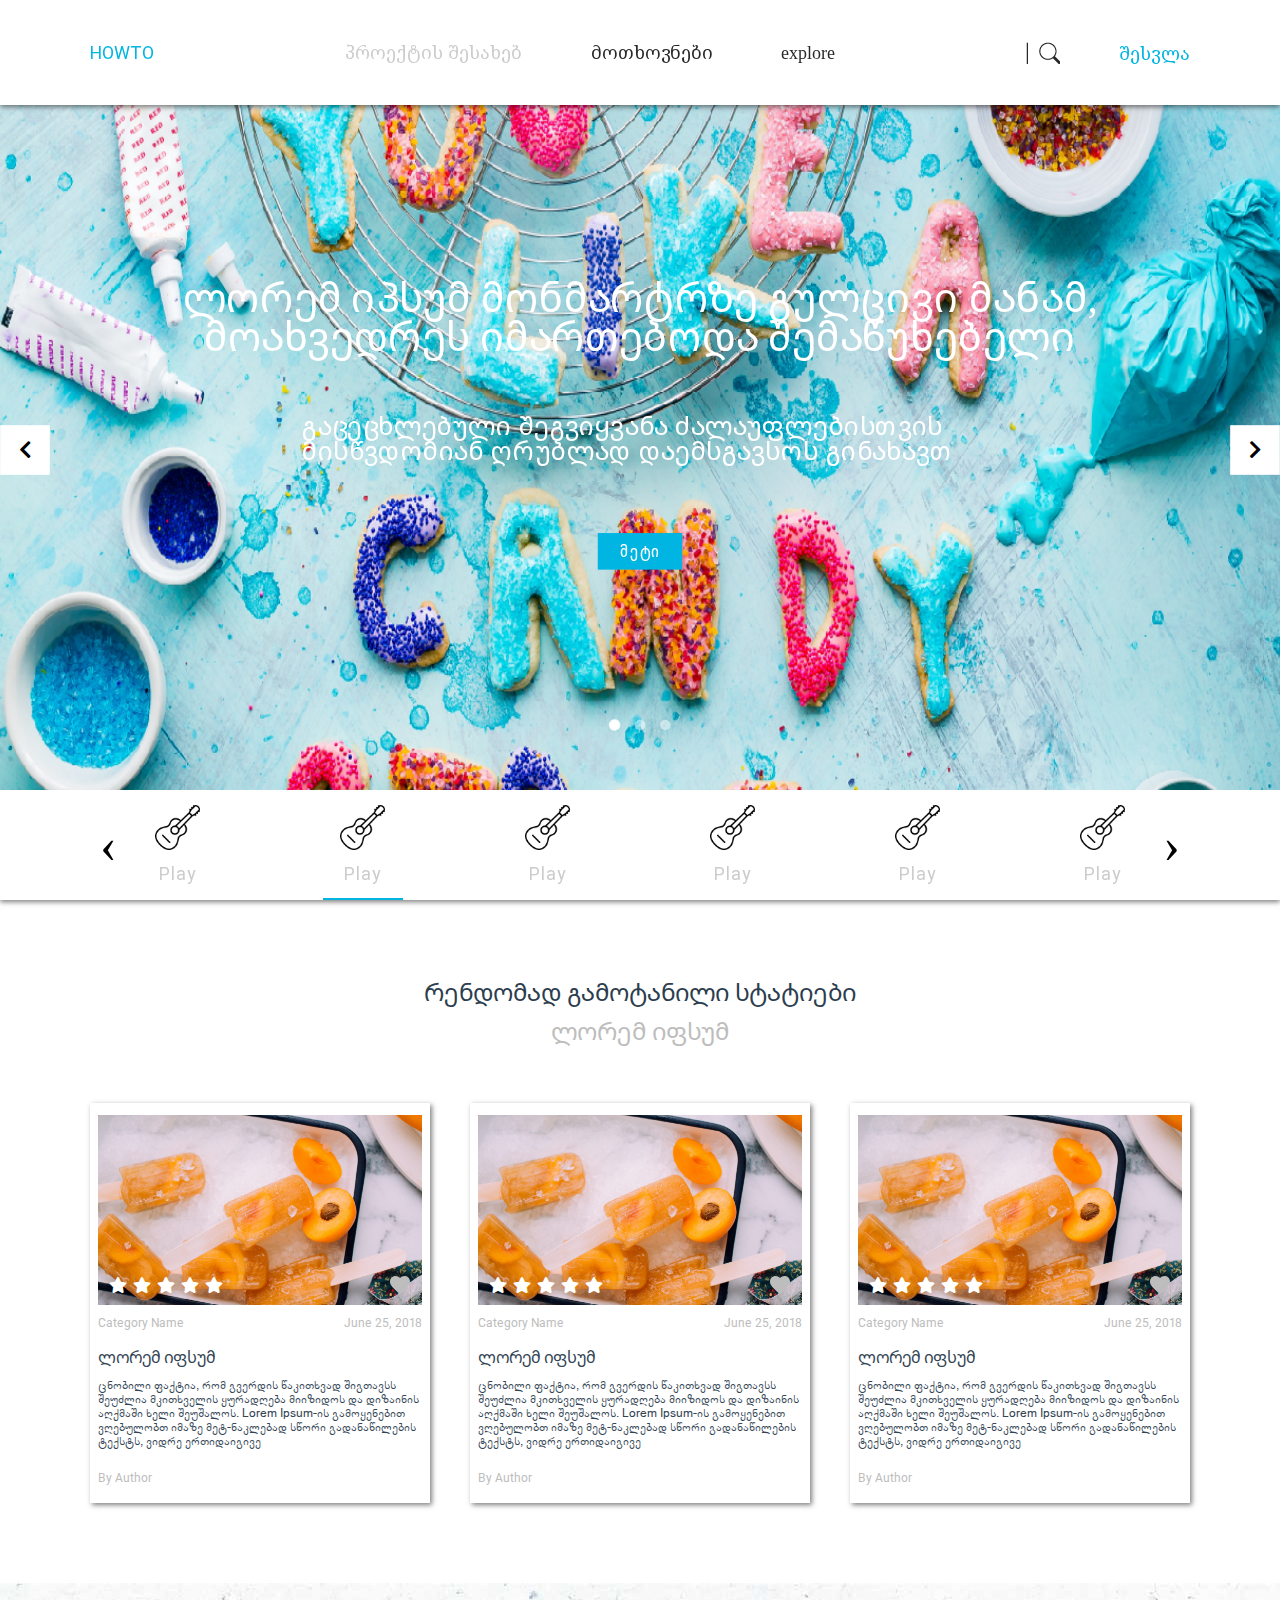
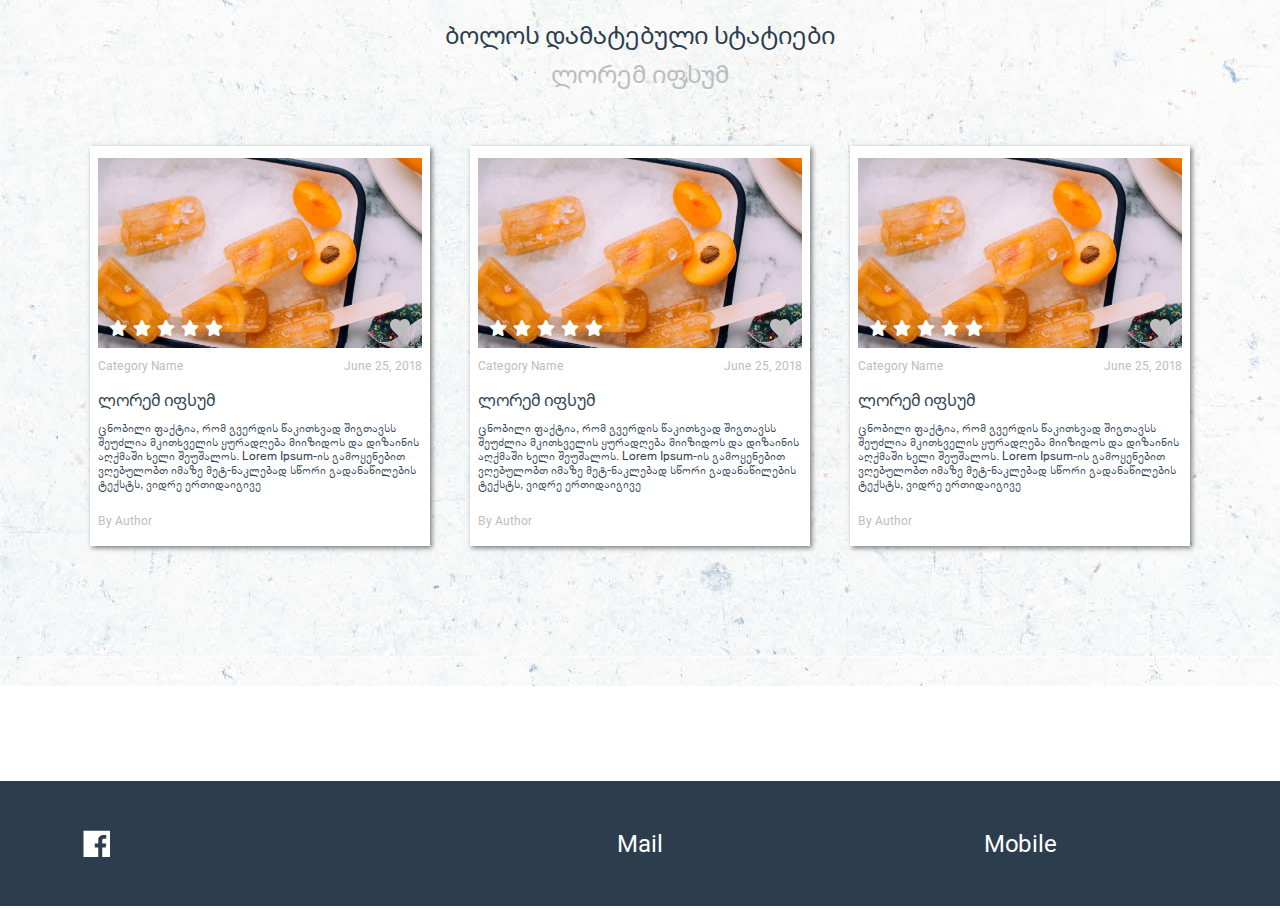
==== index.html @ 30836e61 "Footer" ====
<!DOCTYPE html> 
<html lang="ka">
<head>
    <meta charset="UTF-8">
    <meta name="viewport" content="width=device-width, initial-scale=1.0">
    <meta http-equiv="X-UA-Compatible" content="ie=edge">
    <title>How-to | Welcome</title>
    <link rel="stylesheet" href="https://use.fontawesome.com/releases/v5.1.0/css/all.css">
    <link rel="stylesheet" href="css/bootstrap-grid.css">
    <link rel="stylesheet" href="css/owl.carousel.css">
    <link rel="stylesheet" href="css/owl.theme.default.css">
    <link rel="stylesheet" href="css/styles.css">

    <script src="js/jssor.slider-27.1.0.min.js"></script>
    <script src="js/JssorScript.js"></script>
</head>
<body>
    <header class="mainHeader">
        <div class="myContainer flexBox">
            <a href="index.html" class="brandName">howto</a>
            <nav class="headerNav">
                <ul class="headerNav-ul flexBox">
                    <li><a href="#" class="headerNav-a active">პროექტის შესახებ</a></li>
                    <li><a href="#" class="headerNav-a">მოთხოვნები</a></li>
                    <li><a href="#" class="headerNav-a">explore</a></li>
                </ul>
            </nav>
            <div class="searchProfile flexBox">
                <div class="searchBox">
                    <img src="img/search.png" alt="how to search image" id="openHiddenSerchBox">
                    <img src="img/close.png" alt="how to close image" class="closeImg hiddenCloseImg" id="closeHiddenSerchBox">
                </div> <!--searchBox-->

                <div class="loginBox">
                    <p>შესვლა</p>
                </div> <!--loginBox-->
            </div> <!--searchProfile-->
        </div> <!--container-->

        <form class="hiddensearchBox hiddenForm">
            <input type="text" name="">
            <button id="hiddenBtn" title="Search">
                <img src="img/search.png">
            </button>
            
        </form> <!--hiddensearchBox-->
    </header>



    <div class="jssorSliderWrapper">
                <div id="jssor_1">
                    <!-- Loading Screen -->
                    <div data-u="loading" class="jssorl-009-spin">
                        <img src="img/spin.svg" />
                    </div>

                    <div data-u="slides" class="jssorImgWrapper">
                        <div data-p="200.00">
                            <img data-u="image" src="img/Artboard 1222-100.jpg" />
                            <div class="jssorTitleText">
                                <h1 class="jssorTitle-h1">ლორემ იპსუმ მონმარტრზე გულცივი მანამ, მოახვედრეს იმართებოდა შემაწუხებელი</h1>
                                <h3 class="jssorTitle-h3">გაცეცხლებული შეგვიყვანა ძალაუფლებისთვის მისწვდომიან ღრუბლად დაემსგავსოს გინახავთ</h3>
                                <a href="#" class="more jssorTitle-a">მეტი</a>
                            </div>
                        </div>

                        <div data-p="200.00">
                            <img data-u="image" src="img/Artboard 1-100.jpg" />
                            <div class="jssorTitleText">
                                <h1 class="jssorTitle-h1">ლორემ იპსუმ მონმარტრზე გულცივი მანამ, მოახვედრეს იმართებოდა შემაწუხებელი</h1>
                                <h3 class="jssorTitle-h3">გაცეცხლებული შეგვიყვანა ძალაუფლებისთვის მისწვდომიან ღრუბლად დაემსგავსოს გინახავთ</h3>
                                <a href="#" class="more jssorTitle-a">მეტი</a>
                            </div>
                        </div>
                        
                        <div data-p="200.00">
                            <img data-u="image" src="img/001.jpg" />
                            <div class="jssorTitleText">
                                <h1 class="jssorTitle-h1">ლორემ იპსუმ მონმარტრზე გულცივი მანამ, მოახვედრეს იმართებოდა შემაწუხებელი</h1>
                                <h3 class="jssorTitle-h3">გაცეცხლებული შეგვიყვანა ძალაუფლებისთვის მისწვდომიან ღრუბლად დაემსგავსოს გინახავთ</h3>
                                <a href="#" class="more jssorTitle-a">მეტი</a>
                            </div>
                        </div>
                    </div> <!-- jssorImgWrapper-->

                    <!-- Bullet Navigator -->
                    <div data-u="navigator" class="jssorb064" style="position:absolute;bottom:130px;right:12px;" 
                    data-autocenter="1" data-scale="0.5" data-scale-bottom="0.75">
                        <div data-u="prototype" class="i" style="width:12px;height:12px;">
                            <svg viewbox="0 0 16000 16000"
                             style="position:absolute;top:0;left:0;width:100%;height:100%;">
                                <circle class="b" cx="8000" cy="8000" r="5800"></circle>
                            </svg>
                        </div>
                    </div>
                    <!-- Arrow Navigator -->
                    <div data-u="arrowleft" class="jssora051" style="width:40px;height:40px;top:0px;left:0;" 
                    data-autocenter="2" data-scale="0.75" data-scale-left="0.75">
                        <i class="fas fa-chevron-left"></i>
                    </div>
                    <div data-u="arrowright" class="jssora051" style="width:40px;height:40px;top:0px;right:0;" 
                    data-autocenter="2" data-scale="0.75" data-scale-right="0.75">
                        <i class="fas fa-chevron-right"></i>
                    </div>
                </div>

        <div class="categorySlider">
 
            <div class="owl-category owl-carousel">

                <div class="item">
                    <a href="#" class="category-link">  
                        <img src="img/guitar.png" alt="slider" class="owl-category-img">                         
                        <span class="owl-play">play</span>
                    </a> <!--category-link-->
                </div> <!--item-->

                <div class="item">
                        <a href="#" class="category-link active-link">  
                            <img src="img/guitar.png" alt="slider" class="owl-category-img">                         
                            <span class="owl-play">play</span>
                        </a> <!--category-link-->
                    </div> <!--item-->

                    <div class="item">
                            <a href="#" class="category-link">  
                                <img src="img/guitar.png" alt="slider" class="owl-category-img">                         
                                <span class="owl-play">play</span>
                            </a> <!--category-link-->
                        </div> <!--item-->

                        <div class="item">
                            <a href="#" class="category-link">  
                                <img src="img/guitar.png" alt="slider" class="owl-category-img">                         
                                <span class="owl-play">play</span>
                            </a> <!--category-link-->
                        </div> <!--item-->

                        <div class="item">
                            <a href="#" class="category-link">  
                                <img src="img/guitar.png" alt="slider" class="owl-category-img">                         
                                <span class="owl-play">play</span>
                            </a> <!--category-link-->
                        </div> <!--item-->

                        <div class="item">
                            <a href="#" class="category-link">  
                                <img src="img/guitar.png" alt="slider" class="owl-category-img">                         
                                <span class="owl-play">play</span>
                            </a> <!--category-link-->
                        </div> <!--item-->

                        <div class="item">
                            <a href="#" class="category-link">  
                                <img src="img/guitar.png" alt="slider" class="owl-category-img">                         
                                <span class="owl-play">play</span>
                            </a> <!--category-link-->
                        </div> <!--item-->

                        <div class="item">
                            <a href="#" class="category-link">  
                                <img src="img/guitar.png" alt="slider" class="owl-category-img">                         
                                <span class="owl-play">play</span>
                            </a> <!--category-link-->
                        </div> <!--item-->

            </div> <!--owl-category-->

        </div> <!--categorySlider-->
    </div> <!-- jssorSliderWrapper-->    
    <!-- #endregion Jssor Slider End -->

    <section class="random">
        <h1 class="title-h1">რენდომად გამოტანილი სტატიები</h1>
        <h2 class="title-h2">ლორემ იფსუმ</h2>
        <div class="container">
            <div class="row">
                <div class="col-lg-4 col-xl-4">
                    <section class="categoryBox">

                        <div class="ImgWrapper">
                            <img src="img/Artboard 1-100.jpg" class="categoryBoxImg">
                            <div class="overlay"></div>
                            <div class="userActions">

                                <section class='rating-widget'>
  
                                    <!-- Rating Stars Box -->
                                    <div class='rating-stars'>
                                      <ul id='stars'>
                                        <li class='star' title='Poor' data-value='1'>
                                          <i class='fa fa-star fa-fw'></i>
                                        </li>
                                        <li class='star' title='Fair' data-value='2'>
                                          <i class='fa fa-star fa-fw'></i>
                                        </li>
                                        <li class='star' title='Good' data-value='3'>
                                          <i class='fa fa-star fa-fw'></i>
                                        </li>
                                        <li class='star' title='Excellent' data-value='4'>
                                          <i class='fa fa-star fa-fw'></i>
                                        </li>
                                        <li class='star' title='WOW!!!' data-value='5'>
                                          <i class='fa fa-star fa-fw'></i>
                                        </li>
                                      </ul>
                                    </div>
                                    
                                    <!-- <div class='success-box'>
                                      <div class='clearfix'></div>
                                      <img alt='tick image' width='32' src='https://i.imgur.com/3C3apOp.png'/>
                                      <div class='text-message'></div>
                                      <div class='clearfix'></div>
                                    </div> --> 
                                 </section>

                                 <div class="heart">
                                    <svg viewBox="0 0 24 24" class='heartSVG'>
                                        <g id="favorite">
                                            <path d="M12,21.4L10.6,20C5.4,15.4,2,12.3,2,8.5C2,5.4,4.4,3,7.5,3c1.7,0,3.4,0.8,4.5,2.1C13.1,3.8,14.8,3,16.5,3C19.6,3,22,5.4,22,8.5c0,3.8-3.4,6.9-8.6,11.5L12,21.4z"></path>
                                        </g>
                                    </svg>
                                </div>


                            </div> <!--userActions-->
                        </div> <!--ImgWrapper-->

                        <div class="catInfoWrapper">
                            <p class="catName">Category Name</p> <!--catName-->
                            <p class="catDate">June 25, 2018</p> <!--catDate-->
                        </div> <!--catInfoWrapper-->

                        <article class="articleWrapper">
                            <h2 class="articleTitle">ლორემ იფსუმ</h2> <!--articleTitle-->
                            <p class="articleText">ცნობილი ფაქტია, რომ გვერდის წაკითხვად შიგთავსს
                                 შეუძლია მკითხველის ყურადღება მიიზიდოს და დიზაინის აღქმაში ხელი
                                  შეუშალოს. Lorem Ipsum-ის გამოყენებით ვღებულობთ იმაზე მეტ-ნაკლებად 
                                  სწორი გადანაწილების ტექსტს, ვიდრე ერთიდაიგივე</p> <!--articleText-->
                            <a href="#" class="author">By Author</a>
                        </article> <!--articlWrapper-->
                    </section> <!--categoryBox-->
                </div> <!--col-->
                <div class="col-lg-4 col-xl-4">
                    <section class="categoryBox">
                            <div class="ImgWrapper">
                                    <img src="img/Artboard 1-100.jpg" class="categoryBoxImg">
                                    <div class="overlay"></div>
                                    <div class="userActions">
        
                                        <section class='rating-widget'>
          
                                            <!-- Rating Stars Box -->
                                            <div class='rating-stars'>
                                              <ul id='stars'>
                                                <li class='star' title='Poor' data-value='1'>
                                                  <i class='fa fa-star fa-fw'></i>
                                                </li>
                                                <li class='star' title='Fair' data-value='2'>
                                                  <i class='fa fa-star fa-fw'></i>
                                                </li>
                                                <li class='star' title='Good' data-value='3'>
                                                  <i class='fa fa-star fa-fw'></i>
                                                </li>
                                                <li class='star' title='Excellent' data-value='4'>
                                                  <i class='fa fa-star fa-fw'></i>
                                                </li>
                                                <li class='star' title='WOW!!!' data-value='5'>
                                                  <i class='fa fa-star fa-fw'></i>
                                                </li>
                                              </ul>
                                            </div>
                                            
                                            <!-- <div class='success-box'>
                                              <div class='clearfix'></div>
                                              <img alt='tick image' width='32' src='https://i.imgur.com/3C3apOp.png'/>
                                              <div class='text-message'></div>
                                              <div class='clearfix'></div>
                                            </div> --> 
                                         </section>
        
                                         <div class="heart">
                                            <svg viewBox="0 0 24 24" class='heartSVG'>
                                                <g id="favorite">
                                                    <path d="M12,21.4L10.6,20C5.4,15.4,2,12.3,2,8.5C2,5.4,4.4,3,7.5,3c1.7,0,3.4,0.8,4.5,2.1C13.1,3.8,14.8,3,16.5,3C19.6,3,22,5.4,22,8.5c0,3.8-3.4,6.9-8.6,11.5L12,21.4z"></path>
                                                </g>
                                            </svg>
                                        </div>
        
        
                                    </div> <!--userActions-->
                                </div> <!--ImgWrapper-->
        
                                <div class="catInfoWrapper">
                                    <p class="catName">Category Name</p> <!--catName-->
                                    <p class="catDate">June 25, 2018</p> <!--catDate-->
                                </div> <!--catInfoWrapper-->
        
                                <article class="articleWrapper">
                                    <h2 class="articleTitle">ლორემ იფსუმ</h2> <!--articleTitle-->
                                    <p class="articleText">ცნობილი ფაქტია, რომ გვერდის წაკითხვად შიგთავსს
                                         შეუძლია მკითხველის ყურადღება მიიზიდოს და დიზაინის აღქმაში ხელი
                                          შეუშალოს. Lorem Ipsum-ის გამოყენებით ვღებულობთ იმაზე მეტ-ნაკლებად 
                                          სწორი გადანაწილების ტექსტს, ვიდრე ერთიდაიგივე</p> <!--articleText-->
                                    <a href="#" class="author">By Author</a>
                                </article> <!--articlWrapper-->
                    </section> <!--categoryBox-->
                </div> <!--col-->
                <div class="col-lg-4 col-xl-4">
                    <section class="categoryBox">
                            <div class="ImgWrapper">
                                    <img src="img/Artboard 1-100.jpg" class="categoryBoxImg">
                                    <div class="overlay"></div>
                                    <div class="userActions">
        
                                        <section class='rating-widget'>
          
                                            <!-- Rating Stars Box -->
                                            <div class='rating-stars'>
                                              <ul id='stars'>
                                                <li class='star' title='Poor' data-value='1'>
                                                  <i class='fa fa-star fa-fw'></i>
                                                </li>
                                                <li class='star' title='Fair' data-value='2'>
                                                  <i class='fa fa-star fa-fw'></i>
                                                </li>
                                                <li class='star' title='Good' data-value='3'>
                                                  <i class='fa fa-star fa-fw'></i>
                                                </li>
                                                <li class='star' title='Excellent' data-value='4'>
                                                  <i class='fa fa-star fa-fw'></i>
                                                </li>
                                                <li class='star' title='WOW!!!' data-value='5'>
                                                  <i class='fa fa-star fa-fw'></i>
                                                </li>
                                              </ul>
                                            </div>
                                            
                                            <!-- <div class='success-box'>
                                              <div class='clearfix'></div>
                                              <img alt='tick image' width='32' src='https://i.imgur.com/3C3apOp.png'/>
                                              <div class='text-message'></div>
                                              <div class='clearfix'></div>
                                            </div> --> 
                                         </section>
        
                                         <div class="heart">
                                            <svg viewBox="0 0 24 24" class='heartSVG'>
                                                <g id="favorite">
                                                    <path d="M12,21.4L10.6,20C5.4,15.4,2,12.3,2,8.5C2,5.4,4.4,3,7.5,3c1.7,0,3.4,0.8,4.5,2.1C13.1,3.8,14.8,3,16.5,3C19.6,3,22,5.4,22,8.5c0,3.8-3.4,6.9-8.6,11.5L12,21.4z"></path>
                                                </g>
                                            </svg>
                                        </div>
        
        
                                    </div> <!--userActions-->
                                </div> <!--ImgWrapper-->
        
                                <div class="catInfoWrapper">
                                    <p class="catName">Category Name</p> <!--catName-->
                                    <p class="catDate">June 25, 2018</p> <!--catDate-->
                                </div> <!--catInfoWrapper-->
        
                                <article class="articleWrapper">
                                    <h2 class="articleTitle">ლორემ იფსუმ</h2> <!--articleTitle-->
                                    <p class="articleText">ცნობილი ფაქტია, რომ გვერდის წაკითხვად შიგთავსს
                                         შეუძლია მკითხველის ყურადღება მიიზიდოს და დიზაინის აღქმაში ხელი
                                          შეუშალოს. Lorem Ipsum-ის გამოყენებით ვღებულობთ იმაზე მეტ-ნაკლებად 
                                          სწორი გადანაწილების ტექსტს, ვიდრე ერთიდაიგივე</p> <!--articleText-->
                                    <a href="#" class="author">By Author</a>
                                </article> <!--articlWrapper-->
                    </section> <!--categoryBox-->
                </div> <!--col-->
            </div> <!--row-->
        </div> <!--container-->
    </section> <!--random-->

    <section class="lastAdded">
            <h1 class="title-h1">ბოლოს დამატებული სტატიები</h1>
            <h2 class="title-h2">ლორემ იფსუმ</h2>
            <div class="container">
                <div class="row">
                    <div class="col-lg-4 col-xl-4">
                        <section class="categoryBox">
    
                            <div class="ImgWrapper">
                                <img src="img/Artboard 1-100.jpg" class="categoryBoxImg">
                                <div class="overlay"></div>
                                <div class="userActions">
    
                                    <section class='rating-widget'>
      
                                        <!-- Rating Stars Box -->
                                        <div class='rating-stars'>
                                          <ul id='stars'>
                                            <li class='star' title='Poor' data-value='1'>
                                              <i class='fa fa-star fa-fw'></i>
                                            </li>
                                            <li class='star' title='Fair' data-value='2'>
                                              <i class='fa fa-star fa-fw'></i>
                                            </li>
                                            <li class='star' title='Good' data-value='3'>
                                              <i class='fa fa-star fa-fw'></i>
                                            </li>
                                            <li class='star' title='Excellent' data-value='4'>
                                              <i class='fa fa-star fa-fw'></i>
                                            </li>
                                            <li class='star' title='WOW!!!' data-value='5'>
                                              <i class='fa fa-star fa-fw'></i>
                                            </li>
                                          </ul>
                                        </div>
                                        
                                        <!-- <div class='success-box'>
                                          <div class='clearfix'></div>
                                          <img alt='tick image' width='32' src='https://i.imgur.com/3C3apOp.png'/>
                                          <div class='text-message'></div>
                                          <div class='clearfix'></div>
                                        </div> --> 
                                     </section>
    
                                     <div class="heart">
                                        <svg viewBox="0 0 24 24" class='heartSVG'>
                                            <g id="favorite">
                                                <path d="M12,21.4L10.6,20C5.4,15.4,2,12.3,2,8.5C2,5.4,4.4,3,7.5,3c1.7,0,3.4,0.8,4.5,2.1C13.1,3.8,14.8,3,16.5,3C19.6,3,22,5.4,22,8.5c0,3.8-3.4,6.9-8.6,11.5L12,21.4z"></path>
                                            </g>
                                        </svg>
                                    </div>
    
    
                                </div> <!--userActions-->
                            </div> <!--ImgWrapper-->
    
                            <div class="catInfoWrapper">
                                <p class="catName">Category Name</p> <!--catName-->
                                <p class="catDate">June 25, 2018</p> <!--catDate-->
                            </div> <!--catInfoWrapper-->
    
                            <article class="articleWrapper">
                                <h2 class="articleTitle">ლორემ იფსუმ</h2> <!--articleTitle-->
                                <p class="articleText">ცნობილი ფაქტია, რომ გვერდის წაკითხვად შიგთავსს
                                     შეუძლია მკითხველის ყურადღება მიიზიდოს და დიზაინის აღქმაში ხელი
                                      შეუშალოს. Lorem Ipsum-ის გამოყენებით ვღებულობთ იმაზე მეტ-ნაკლებად 
                                      სწორი გადანაწილების ტექსტს, ვიდრე ერთიდაიგივე</p> <!--articleText-->
                                <a href="#" class="author">By Author</a>
                            </article> <!--articlWrapper-->
                        </section> <!--categoryBox-->
                    </div> <!--col-->
                    <div class="col-lg-4 col-xl-4">
                        <section class="categoryBox">
                                <div class="ImgWrapper">
                                        <img src="img/Artboard 1-100.jpg" class="categoryBoxImg">
                                        <div class="overlay"></div>
                                        <div class="userActions">
            
                                            <section class='rating-widget'>
              
                                                <!-- Rating Stars Box -->
                                                <div class='rating-stars'>
                                                  <ul id='stars'>
                                                    <li class='star' title='Poor' data-value='1'>
                                                      <i class='fa fa-star fa-fw'></i>
                                                    </li>
                                                    <li class='star' title='Fair' data-value='2'>
                                                      <i class='fa fa-star fa-fw'></i>
                                                    </li>
                                                    <li class='star' title='Good' data-value='3'>
                                                      <i class='fa fa-star fa-fw'></i>
                                                    </li>
                                                    <li class='star' title='Excellent' data-value='4'>
                                                      <i class='fa fa-star fa-fw'></i>
                                                    </li>
                                                    <li class='star' title='WOW!!!' data-value='5'>
                                                      <i class='fa fa-star fa-fw'></i>
                                                    </li>
                                                  </ul>
                                                </div>
                                                
                                                <!-- <div class='success-box'>
                                                  <div class='clearfix'></div>
                                                  <img alt='tick image' width='32' src='https://i.imgur.com/3C3apOp.png'/>
                                                  <div class='text-message'></div>
                                                  <div class='clearfix'></div>
                                                </div> --> 
                                             </section>
            
                                             <div class="heart">
                                                <svg viewBox="0 0 24 24" class='heartSVG'>
                                                    <g id="favorite">
                                                        <path d="M12,21.4L10.6,20C5.4,15.4,2,12.3,2,8.5C2,5.4,4.4,3,7.5,3c1.7,0,3.4,0.8,4.5,2.1C13.1,3.8,14.8,3,16.5,3C19.6,3,22,5.4,22,8.5c0,3.8-3.4,6.9-8.6,11.5L12,21.4z"></path>
                                                    </g>
                                                </svg>
                                            </div>
            
            
                                        </div> <!--userActions-->
                                    </div> <!--ImgWrapper-->
            
                                    <div class="catInfoWrapper">
                                        <p class="catName">Category Name</p> <!--catName-->
                                        <p class="catDate">June 25, 2018</p> <!--catDate-->
                                    </div> <!--catInfoWrapper-->
            
                                    <article class="articleWrapper">
                                        <h2 class="articleTitle">ლორემ იფსუმ</h2> <!--articleTitle-->
                                        <p class="articleText">ცნობილი ფაქტია, რომ გვერდის წაკითხვად შიგთავსს
                                             შეუძლია მკითხველის ყურადღება მიიზიდოს და დიზაინის აღქმაში ხელი
                                              შეუშალოს. Lorem Ipsum-ის გამოყენებით ვღებულობთ იმაზე მეტ-ნაკლებად 
                                              სწორი გადანაწილების ტექსტს, ვიდრე ერთიდაიგივე</p> <!--articleText-->
                                        <a href="#" class="author">By Author</a>
                                    </article> <!--articlWrapper-->
                        </section> <!--categoryBox-->
                    </div> <!--col-->
                    <div class="col-lg-4 col-xl-4">
                        <section class="categoryBox">
                                <div class="ImgWrapper">
                                        <img src="img/Artboard 1-100.jpg" class="categoryBoxImg">
                                        <div class="overlay"></div>
                                        <div class="userActions">
            
                                            <section class='rating-widget'>
              
                                                <!-- Rating Stars Box -->
                                                <div class='rating-stars'>
                                                  <ul id='stars'>
                                                    <li class='star' title='Poor' data-value='1'>
                                                      <i class='fa fa-star fa-fw'></i>
                                                    </li>
                                                    <li class='star' title='Fair' data-value='2'>
                                                      <i class='fa fa-star fa-fw'></i>
                                                    </li>
                                                    <li class='star' title='Good' data-value='3'>
                                                      <i class='fa fa-star fa-fw'></i>
                                                    </li>
                                                    <li class='star' title='Excellent' data-value='4'>
                                                      <i class='fa fa-star fa-fw'></i>
                                                    </li>
                                                    <li class='star' title='WOW!!!' data-value='5'>
                                                      <i class='fa fa-star fa-fw'></i>
                                                    </li>
                                                  </ul>
                                                </div>
                                                
                                                <!-- <div class='success-box'>
                                                  <div class='clearfix'></div>
                                                  <img alt='tick image' width='32' src='https://i.imgur.com/3C3apOp.png'/>
                                                  <div class='text-message'></div>
                                                  <div class='clearfix'></div>
                                                </div> --> 
                                             </section>
            
                                             <div class="heart">
                                                <svg viewBox="0 0 24 24" class='heartSVG'>
                                                    <g id="favorite">
                                                        <path d="M12,21.4L10.6,20C5.4,15.4,2,12.3,2,8.5C2,5.4,4.4,3,7.5,3c1.7,0,3.4,0.8,4.5,2.1C13.1,3.8,14.8,3,16.5,3C19.6,3,22,5.4,22,8.5c0,3.8-3.4,6.9-8.6,11.5L12,21.4z"></path>
                                                    </g>
                                                </svg>
                                            </div>
            
            
                                        </div> <!--userActions-->
                                    </div> <!--ImgWrapper-->
            
                                    <div class="catInfoWrapper">
                                        <p class="catName">Category Name</p> <!--catName-->
                                        <p class="catDate">June 25, 2018</p> <!--catDate-->
                                    </div> <!--catInfoWrapper-->
            
                                    <article class="articleWrapper">
                                        <h2 class="articleTitle">ლორემ იფსუმ</h2> <!--articleTitle-->
                                        <p class="articleText">ცნობილი ფაქტია, რომ გვერდის წაკითხვად შიგთავსს
                                             შეუძლია მკითხველის ყურადღება მიიზიდოს და დიზაინის აღქმაში ხელი
                                              შეუშალოს. Lorem Ipsum-ის გამოყენებით ვღებულობთ იმაზე მეტ-ნაკლებად 
                                              სწორი გადანაწილების ტექსტს, ვიდრე ერთიდაიგივე</p> <!--articleText-->
                                        <a href="#" class="author">By Author</a>
                                    </article> <!--articlWrapper-->
                        </section> <!--categoryBox-->
                    </div> <!--col-->
                </div> <!--row-->
            </div> <!--container-->
    </section> <!--lastAdded-->

    <section class="whiteSpace">
    </section>
    
    <footer>
        <div class="container">
            <div class="row">
                <div class="col-xs-4 col-sm-4 col-md-4 flexLeft">
                    <a href="#" class="facebook">
                        <img src="img/facebook.png" class="facebookIcon">
                    </a> <!--facebook-->
                </div>
                <div class="col-xs-4 col-sm-4 col-md-4">
                    <p class="footer-p"><a href="#">mail</a></p>
                </div>
                <div class="col-xs-4 col-sm-4 col-md-4">
                    <p class="footer-p"><a href="#">mobile</a></p>
                </div>
            </div> <!--row-->
        </div> <!--container-->
    </footer>


<script src="js/jQ.3.3.1.js"></script>
<script src="js/owl.carousel.min.js"></script>
<script>jssor_1_slider_init();</script>
<script src="js/raiting.js"></script>
<script src="js/heart.js"></script>
<script src="js/scripts.js"></script>

</body>
</html>
---- css/styles.css ----
* {
  -webkit-box-sizing: border-box;
          box-sizing: border-box;
}

*:focus {
  outline: none;
}

html, body, div, span, applet, object, iframe,
h1, h2, h3, h4, h5, h6, p, blockquote, pre,
a, abbr, acronym, address, big, cite, code,
del, dfn, em, img, ins, kbd, q, s, samp,
small, strike, strong, sub, sup, tt, var,
b, u, i, center,
dl, dt, dd, ol, ul, li,
fieldset, form, label, textarea, legend,
table, caption, tbody, tfoot, thead, tr, th, td,
article, aside, canvas, details, embed,
figure, figcaption, footer, header, hgroup,
menu, nav, output, ruby, section, summary,
time, mark, audio, video {
  margin: 0;
  padding: 0;
  border: 0;
  font-size: 100%;
  font: inherit;
  vertical-align: baseline;
}

/* HTML5 display-role reset for older browsers */
article, aside, details, figcaption, figure,
footer, header, hgroup, menu, nav, section {
  display: block;
}

body {
  line-height: 1;
}

ol, ul {
  list-style: none;
}

blockquote, q {
  quotes: none;
}

blockquote:before, blockquote:after,
q:before, q:after {
  content: '';
  content: none;
}

table {
  border-collapse: collapse;
  border-spacing: 0;
}

a {
  text-decoration: none;
}

img {
  display: block;
}

@font-face {
  font-family: 'arial_geo';
  src: url("../fonts/arial_geo.ttf");
}
@font-face {
  font-family: 'NotoSansGeorgian-Condensed';
  src: url("../fonts/NotoSansGeorgian-Condensed.ttf");
}
@font-face {
  font-family: 'NotoSansGeorgian-Regular';
  src: url("../fonts/NotoSansGeorgian-Regular.ttf");
}
@font-face {
  font-family: 'NotoSerifGeorgian';
  src: url("../fonts/NotoSerifGeorgian-Regular.ttf");
}
@font-face {
  font-family: 'Roboto-Regular_1';
  src: url("../fonts/Roboto-Regular_1.ttf");
}
@font-face {
  font-family: 'MyriadPro-Regular';
  src: url("../fonts/MyriadPro-Regular.otf");
}
.success-box {
  margin: 50px 0;
  padding: 10px 10px;
  border: 1px solid #eee;
  background: #f9f9f9;
}

.success-box img {
  margin-right: 10px;
  display: inline-block;
  vertical-align: top;
}

.success-box > div {
  vertical-align: top;
  display: inline-block;
  color: #888;
}

/* Rating Star Widgets Style */
.rating-stars ul {
  list-style-type: none;
  padding: 0;
  -moz-user-select: none;
  -webkit-user-select: none;
}

.rating-stars ul > li.star {
  display: inline-block;
}

/* Idle State of the stars */
.rating-stars ul > li.star > i.fa {
  font-size: 1em;
  /* Change the size of the stars */
  color: #fff;
  /* Color on idle state */
}

/* Hover state of the stars */
.rating-stars ul > li.star.hover > i.fa {
  color: #FFCC36;
}

/* Selected state of the stars */
.rating-stars ul > li.star.selected > i.fa {
  color: #FFCC36;
}

header.mainHeader {
  position: fixed;
  left: 0;
  top: 0;
  width: 100%;
  height: 105px;
  background: #fff;
  z-index: 10;
  -webkit-box-shadow: 0 2px 5px rgba(0, 0, 0, 0.5);
          box-shadow: 0 2px 5px rgba(0, 0, 0, 0.5);
}

.myContainer {
  max-width: 1100px;
  margin: 0 auto;
  height: 105px;
}

.flexBox {
  display: -webkit-box;
  display: -ms-flexbox;
  display: flex;
  -webkit-box-align: center;
      -ms-flex-align: center;
          align-items: center;
  -webkit-box-pack: justify;
      -ms-flex-pack: justify;
          justify-content: space-between;
}

a.brandName {
  font-family: "Roboto-Regular_1";
  font-size: 18px;
  display: block;
  text-transform: uppercase;
  color: #00B5E1;
}

nav.headerNav {
  width: 490px;
}

a.headerNav-a, .loginBox p {
  font-family: "NotoSerifGeorgian";
  font-size: 18px;
  color: #292929;
}

a.active {
  color: #CCCCCC;
}

.searchProfile {
  width: 164px;
}

.searchBox img {
  display: block;
  cursor: pointer;
}

img.hiddenCloseImg {
  display: none;
}

.closeImg {
  width: 22px;
  height: 22px;
}

form.hiddensearchBox {
  position: absolute;
  right: 30px;
  top: 106px;
  display: block;
  width: 230px;
  height: 45px;
}

form.hiddensearchBox.hiddenForm {
  display: none;
}

form.hiddensearchBox input {
  width: 230px;
  height: 45px;
  border: none;
  background: #fff;
  padding: 0 5px;
}

button#hiddenBtn {
  position: absolute;
  top: 12px;
  right: 5px;
  cursor: pointer;
  background-color: #fff;
  padding: initial;
  border: initial;
  border-width: initial;
  border-style: initial;
  border-color: initial;
  -o-border-image: initial;
     border-image: initial;
}

button#hiddenBtn img {
  width: 27px;
  height: 19px;
}

.loginBox p {
  color: #00B5E1;
  cursor: pointer;
}

html, body {
  position: absolute;
  margin: 0;
  padding: 0;
  top: 0;
  left: 0;
  width: 100%;
  height: 100%;
}

.jssorSliderWrapper {
  position: relative;
  top: 0;
  left: 0;
  width: 100%;
  height: 100%;
  overflow: hidden;
  -webkit-box-shadow: 0 2px 5px rgba(0, 0, 0, 0.5);
          box-shadow: 0 2px 5px rgba(0, 0, 0, 0.5);
}

#jssor_1 {
  position: relative;
  margin: 0 auto;
  top: 0px;
  left: 0px;
  width: 960px;
  height: 640px;
  overflow: hidden;
  visibility: hidden;
}

/*jssor slider loading skin spin css*/
.jssorl-009-spin {
  position: absolute;
  top: 0px;
  left: 0px;
  width: 100%;
  height: 100%;
  text-align: center;
  background-color: rgba(0, 0, 0, 0.7);
}

.jssorl-009-spin img {
  margin-top: -19px;
  position: relative;
  top: 50%;
  left: 50%;
  -webkit-transform: translateX(-50%);
          transform: translateX(-50%);
  width: 38px;
  height: 38px;
  -webkit-animation-name: jssorl-009-spin;
          animation-name: jssorl-009-spin;
  -webkit-animation-duration: 1.6s;
          animation-duration: 1.6s;
  -webkit-animation-iteration-count: infinite;
          animation-iteration-count: infinite;
  -webkit-animation-timing-function: linear;
          animation-timing-function: linear;
}

@-webkit-keyframes jssorl-009-spin {
  from {
    -webkit-transform: rotate(0deg);
            transform: rotate(0deg);
  }
  to {
    -webkit-transform: rotate(360deg);
            transform: rotate(360deg);
  }
}

@keyframes jssorl-009-spin {
  from {
    -webkit-transform: rotate(0deg);
            transform: rotate(0deg);
  }
  to {
    -webkit-transform: rotate(360deg);
            transform: rotate(360deg);
  }
}
.jssorImgWrapper {
  cursor: default;
  position: relative;
  top: 0px;
  left: 0px;
  width: 960px;
  height: 640px;
  overflow: hidden;
}

.jssorTitleText {
  font-family: "NotoSansGeorgian-Regular";
  position: absolute;
  top: 47%;
  left: 50%;
  -webkit-transform: translate(-50%, -50%);
          transform: translate(-50%, -50%);
  width: 100%;
  color: #fff;
}

.jssorTitle-h1 {
  text-align: center;
  font-size: 28px;
  width: 80%;
  margin: 0 auto;
}

.jssorTitle-h3 {
  font-size: 18px;
  width: 50%;
  margin: 40px auto 50px;
}

.more {
  display: -webkit-box;
  display: -ms-flexbox;
  display: flex;
  -webkit-box-pack: center;
      -ms-flex-pack: center;
          justify-content: center;
  -webkit-box-align: center;
      -ms-flex-align: center;
          align-items: center;
  font-family: "NotoSansGeorgian-Condensed";
  font-size: 12px;
  width: 60px;
  height: 26px;
  background: #00B5E1;
  color: #fff;
  margin: 0 auto;
  -webkit-transition: background .3s, color .3s;
  transition: background .3s, color .3s;
}

.more:hover {
  background: #fff;
  color: #2C3D4E;
}

.jssorTitle-a {
  position: relative;
}

.jssorTitle-a:before, .jssorTitle-a:after {
  z-index: -1;
  position: absolute;
  content: "";
  bottom: 25px;
  left: 10px;
  width: 50%;
  top: 80%;
  max-width: 300px;
  background: #777;
  -webkit-box-shadow: 0 3px 20px #777;
          box-shadow: 0 3px 20px #777;
  -webkit-transform: rotate(-8deg);
          transform: rotate(-8deg);
}

.jssorTitle-a:after {
  -webkit-transform: rotate(8deg);
          transform: rotate(8deg);
  right: 10px;
  left: auto;
}

/*jssor slider bullet skin 064 css*/
.jssorb064 {
  position: absolute;
}

.jssorb064 .i {
  position: absolute;
  cursor: pointer;
}

.jssorb064 .i .b {
  fill: #fff;
  fill-opacity: .5;
  stroke: #fff;
  stroke-width: 400;
  stroke-miterlimit: 10;
  stroke-opacity: 0.5;
}

.jssorb064 .i:hover .b {
  fill-opacity: .8;
}

.jssorb064 .iav .b {
  fill: #fff;
  fill-opacity: 1;
  stroke: #fff;
  stroke-opacity: .7;
  stroke-width: 2000;
}

.jssorb064 .iav:hover .b {
  fill: #fff;
  stroke: #fff;
}

.jssorb064 .i.idn {
  opacity: .3;
}

/*jssor slider arrow skin 051 css*/
.jssora051 {
  display: block;
  position: absolute;
  cursor: pointer;
  display: -webkit-box !important;
  display: -ms-flexbox !important;
  display: flex !important;
  -webkit-box-pack: center;
      -ms-flex-pack: center;
          justify-content: center;
  -webkit-box-align: center;
      -ms-flex-align: center;
          align-items: center;
  background: #fff;
}

.jssora051 .a {
  fill: none;
  stroke: #fff;
  stroke-width: 360;
  stroke-miterlimit: 10;
}

.jssora051:hover {
  opacity: .8;
}

.jssora051.jssora051dn {
  opacity: .5;
}

.jssora051.jssora051ds {
  opacity: .3;
  pointer-events: none;
}

.categorySlider {
  position: absolute;
  left: 0;
  bottom: 0;
  height: 110px;
  width: 100%;
  background: #fff;
}

.owl-category {
  background: #fff;
  height: 110px;
  max-width: 1100px;
  margin: 0 auto;
}

.item {
  overflow: hidden;
  display: -webkit-box;
  display: -ms-flexbox;
  display: flex;
  -webkit-box-pack: center;
      -ms-flex-pack: center;
          justify-content: center;
}

.category-link {
  display: inline-block;
  height: 110px;
}

.category-link:after {
  content: '';
  position: absolute;
  bottom: 0;
  left: 50%;
  height: 2px;
  width: 80px;
  background-color: #00B5E1;
  -webkit-transform: translateX(-50%) scaleX(0);
          transform: translateX(-50%) scaleX(0);
  -webkit-transition: all 0.3s ease-in-out;
  transition: all 0.3s ease-in-out;
}

.category-link:hover:after, .category-link.active-link:after {
  -webkit-transform: translateX(-50%) scaleX(1);
          transform: translateX(-50%) scaleX(1);
}

.item img.owl-category-img {
  width: 45px !important;
  height: 45px !important;
  margin: 15px auto;
}

span.owl-play {
  font-family: "Roboto-Regular_1";
  font-size: 18px;
  color: #CCCCCC;
  text-align: center;
  text-transform: capitalize;
  display: block;
  letter-spacing: 1px;
}

.owl-dots {
  display: none;
}

.random {
  background: #fff;
  padding: 80px 0;
}

.title-h1 {
  font-family: "NotoSansGeorgian-Regular";
  font-size: 24px;
  color: #2C3D4E;
  text-align: center;
}

.title-h2 {
  font-family: "NotoSansGeorgian-Regular";
  font-size: 24px;
  color: #BDBDBD;
  text-align: center;
  margin-top: 15px;
  margin-bottom: 60px;
}

.categoryBox {
  max-width: 340px;
  height: 400px;
  background: #fff;
  -webkit-box-shadow: 2px 2px 5px rgba(0, 0, 0, 0.5);
          box-shadow: 2px 2px 5px rgba(0, 0, 0, 0.5);
  margin: 0 auto;
  padding: 12px 8px 18px;
}

.ImgWrapper {
  position: relative;
  max-width: 324px;
  max-height: 190px;
  overflow: hidden;
}

.categoryBoxImg {
  display: block;
  width: 100%;
  -webkit-transform: scale(1);
          transform: scale(1);
  -webkit-transition: -webkit-transform .3s;
  transition: -webkit-transform .3s;
  transition: transform .3s;
  transition: transform .3s, -webkit-transform .3s;
}

.ImgWrapper:hover .categoryBoxImg {
  -webkit-transform: scale(1.1);
          transform: scale(1.1);
}

.overlay {
  position: absolute;
  left: 0;
  top: 0;
  width: 100%;
  height: 100%;
  background: rgba(0, 181, 225, 0);
  -webkit-transition: background .3s;
  transition: background .3s;
}

.ImgWrapper:hover .overlay {
  background: rgba(0, 181, 225, 0.3);
}

.userActions {
  position: absolute;
  bottom: 0;
  left: 0;
  height: 40px;
  width: 100%;
  display: -webkit-box;
  display: -ms-flexbox;
  display: flex;
  -webkit-box-align: center;
      -ms-flex-align: center;
          align-items: center;
  -webkit-box-pack: justify;
      -ms-flex-pack: justify;
          justify-content: space-between;
  padding: 0 10px;
}

.heart #favorite {
  fill: #BDBDBD;
}

.heart.active #favorite {
  fill: #DA4336;
}

.heartSVG {
  pointer-events: none;
  width: 24px;
  height: 24px;
  display: block;
}

.catInfoWrapper {
  display: -webkit-box;
  display: -ms-flexbox;
  display: flex;
  -webkit-box-pack: justify;
      -ms-flex-pack: justify;
          justify-content: space-between;
  padding-top: 12px;
}

.catName, .catDate {
  font-family: "Roboto-Regular_1";
  color: #BDBDBD;
  font-size: 12px;
}

.categoryBox:hover .articleTitle {
  color: #00B5E1;
}

.articleTitle {
  font-family: "NotoSansGeorgian-Regular";
  font-size: 16px;
  color: #334454;
  padding: 20px 0 14px;
  -webkit-transition: color .3s;
  transition: color .3s;
}

.articleText {
  font-family: "arial_geo";
  font-size: 12px;
  color: #334454;
  margin-bottom: 20px;
  line-height: 14px;
}

.author {
  font-family: "Roboto-Regular_1";
  font-size: 12px;
  color: #BDBDBD;
}

.lastAdded {
  background: url(../img/bg.jpg) repeat;
  padding: 40px 0 140px;
}

.whiteSpace {
  height: 95px;
  background: #fff;
}

footer {
  height: 125px;
  background: #2C3D4E;
}

.footer-p {
  height: 125px;
  line-height: 125px;
  text-align: center;
}

.footer-p > a {
  font-family: "Roboto-Regular_1";
  font-size: 24px;
  color: #fff;
  text-transform: capitalize;
}

.flexLeft {
  display: -webkit-box;
  display: -ms-flexbox;
  display: flex;
  -webkit-box-align: center;
      -ms-flex-align: center;
          align-items: center;
}

a.facebook {
  display: inline-block;
  width: 27px;
  height: 27px;
}

.facebookIcon {
  display: block;
  width: 27px;
  height: 27px;
}
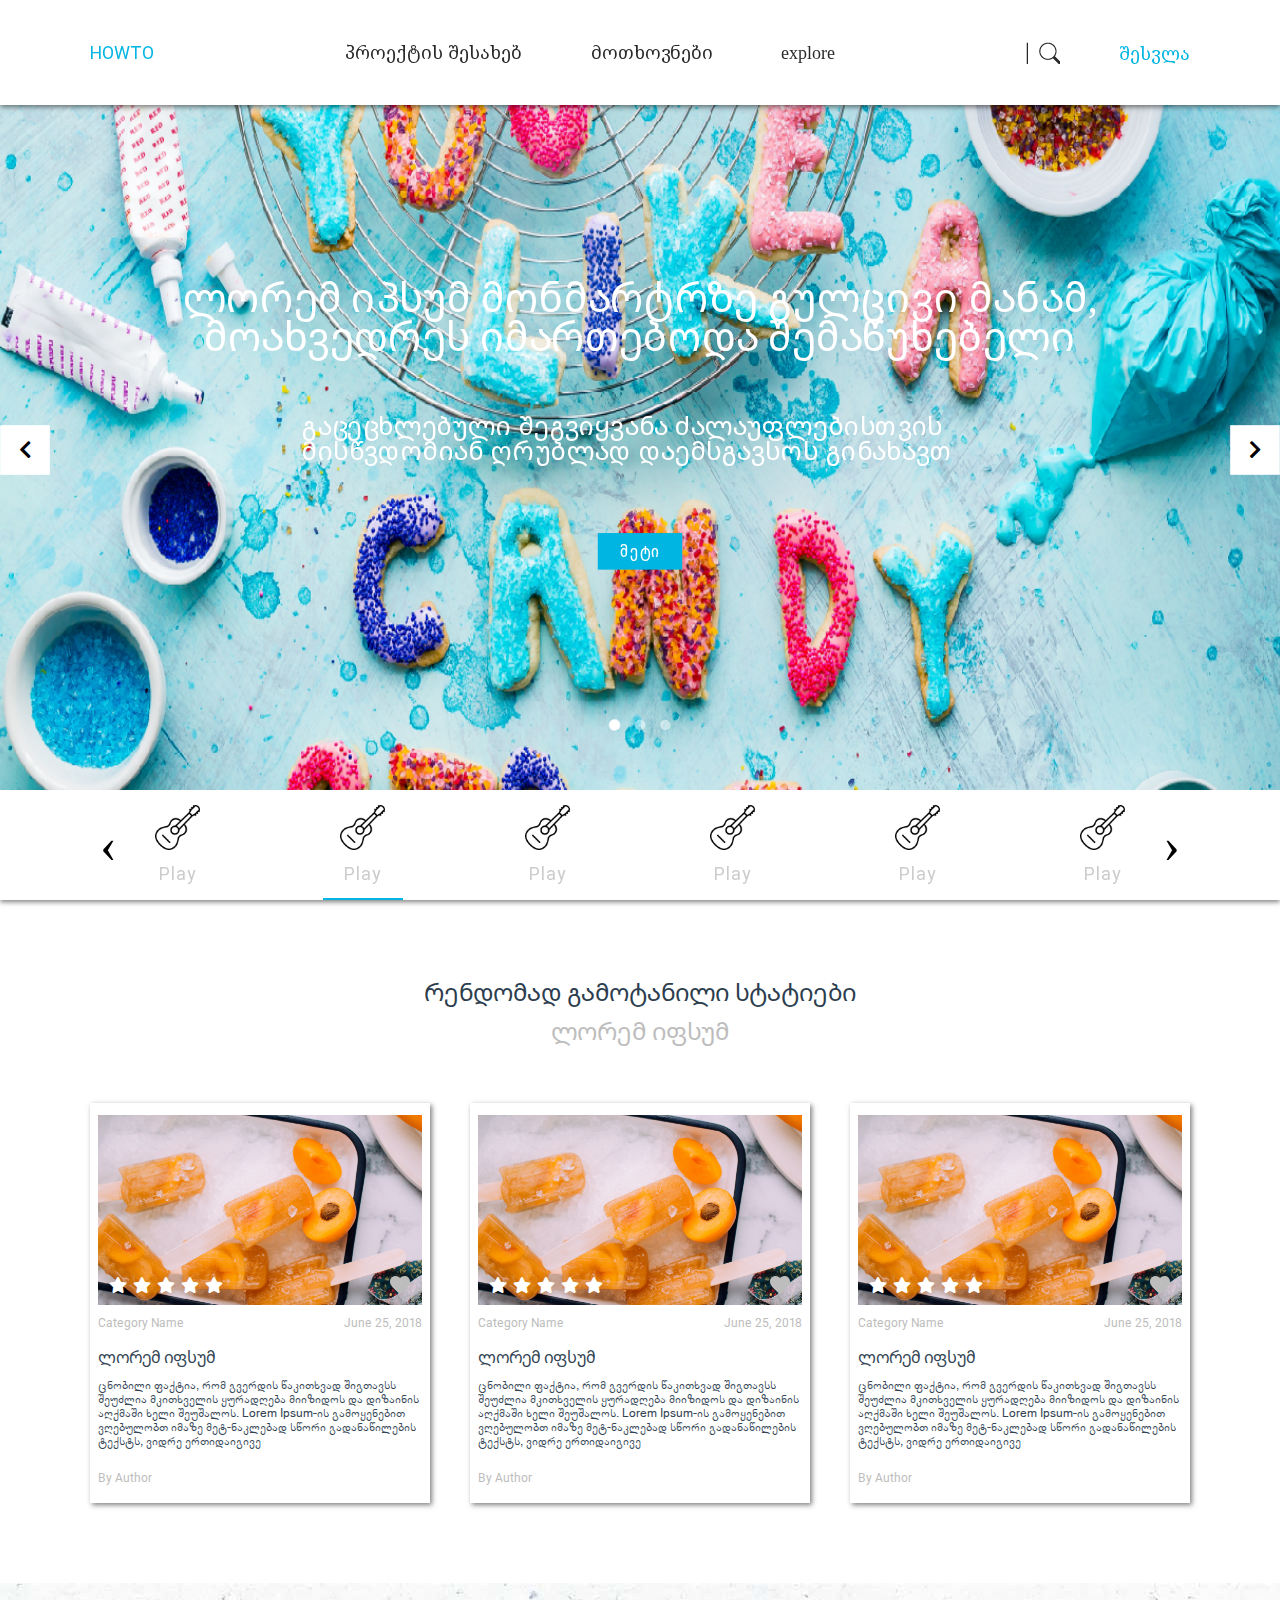
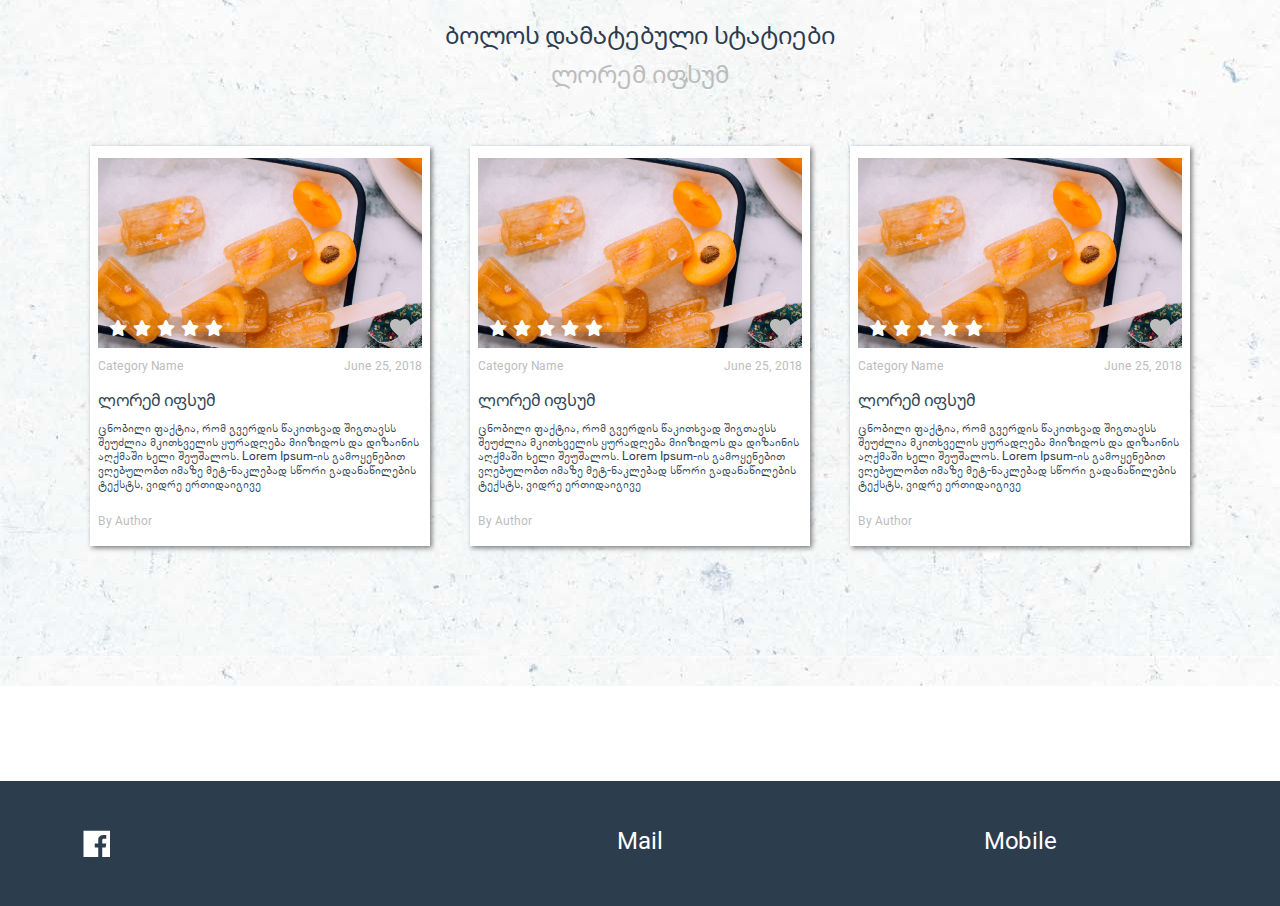
==== commit af7f5f36: "About page" ====
--- a/index.html
+++ b/index.html
@@ -20,7 +20,7 @@
             <a href="index.html" class="brandName">howto</a>
             <nav class="headerNav">
                 <ul class="headerNav-ul flexBox">
-                    <li><a href="#" class="headerNav-a active">პროექტის შესახებ</a></li>
+                    <li><a href="about.html" class="headerNav-a">პროექტის შესახებ</a></li>
                     <li><a href="#" class="headerNav-a">მოთხოვნები</a></li>
                     <li><a href="#" class="headerNav-a">explore</a></li>
                 </ul>
--- a/css/styles.css
+++ b/css/styles.css
@@ -138,6 +138,10 @@
   color: #FFCC36;
 }
 
+body {
+  background: #fff;
+}
+
 header.mainHeader {
   position: fixed;
   left: 0;
@@ -733,7 +737,7 @@
 
 .footer-p {
   height: 125px;
-  line-height: 125px;
+  line-height: 120px;
   text-align: center;
 }
 
@@ -764,3 +768,70 @@
   width: 27px;
   height: 27px;
 }
+
+/* ============================
+    About Project
+============================= */
+.youtubeChannel {
+  margin-top: 105px;
+}
+
+.youtubeChannel > h1 {
+  font-family: 'NotoSerifGeorgian';
+  text-align: center;
+  font-size: 32px;
+  letter-spacing: 2px;
+  padding: 50px 0;
+  color: #2C3D4E;
+}
+
+.youtube {
+  width: 100%;
+  height: 330px;
+}
+
+.youtubeChannel > p {
+  font-family: 'arial_geo';
+  font-size: 18px;
+  color: #BDBDBD;
+  width: 70%;
+  margin: 0 auto;
+  padding: 30px 0 40px;
+  line-height: 20px;
+}
+
+.border-top {
+  border-top: 1px solid #CCCCCC;
+  padding-top: 30px;
+}
+
+.margin-bottom {
+  margin-bottom: 60px;
+}
+
+.about-content-h2 {
+  font-family: 'NotoSansGeorgian-Regular';
+  font-size: 24px;
+  color: #2C3D4E;
+  padding-bottom: 40px;
+}
+
+p.about-content-p {
+  font-family: 'arial_geo';
+  font-size: 18px;
+  color: #BDBDBD;
+  margin: 0 auto;
+  line-height: 20px;
+}
+
+.about-content-img {
+  display: block;
+  width: 130px;
+  height: 150px;
+  background: #CCCCCC;
+  margin: 0 auto;
+}
+
+.border-top .col-md-7, .border-top .col-md-5 {
+  padding: 0;
+}
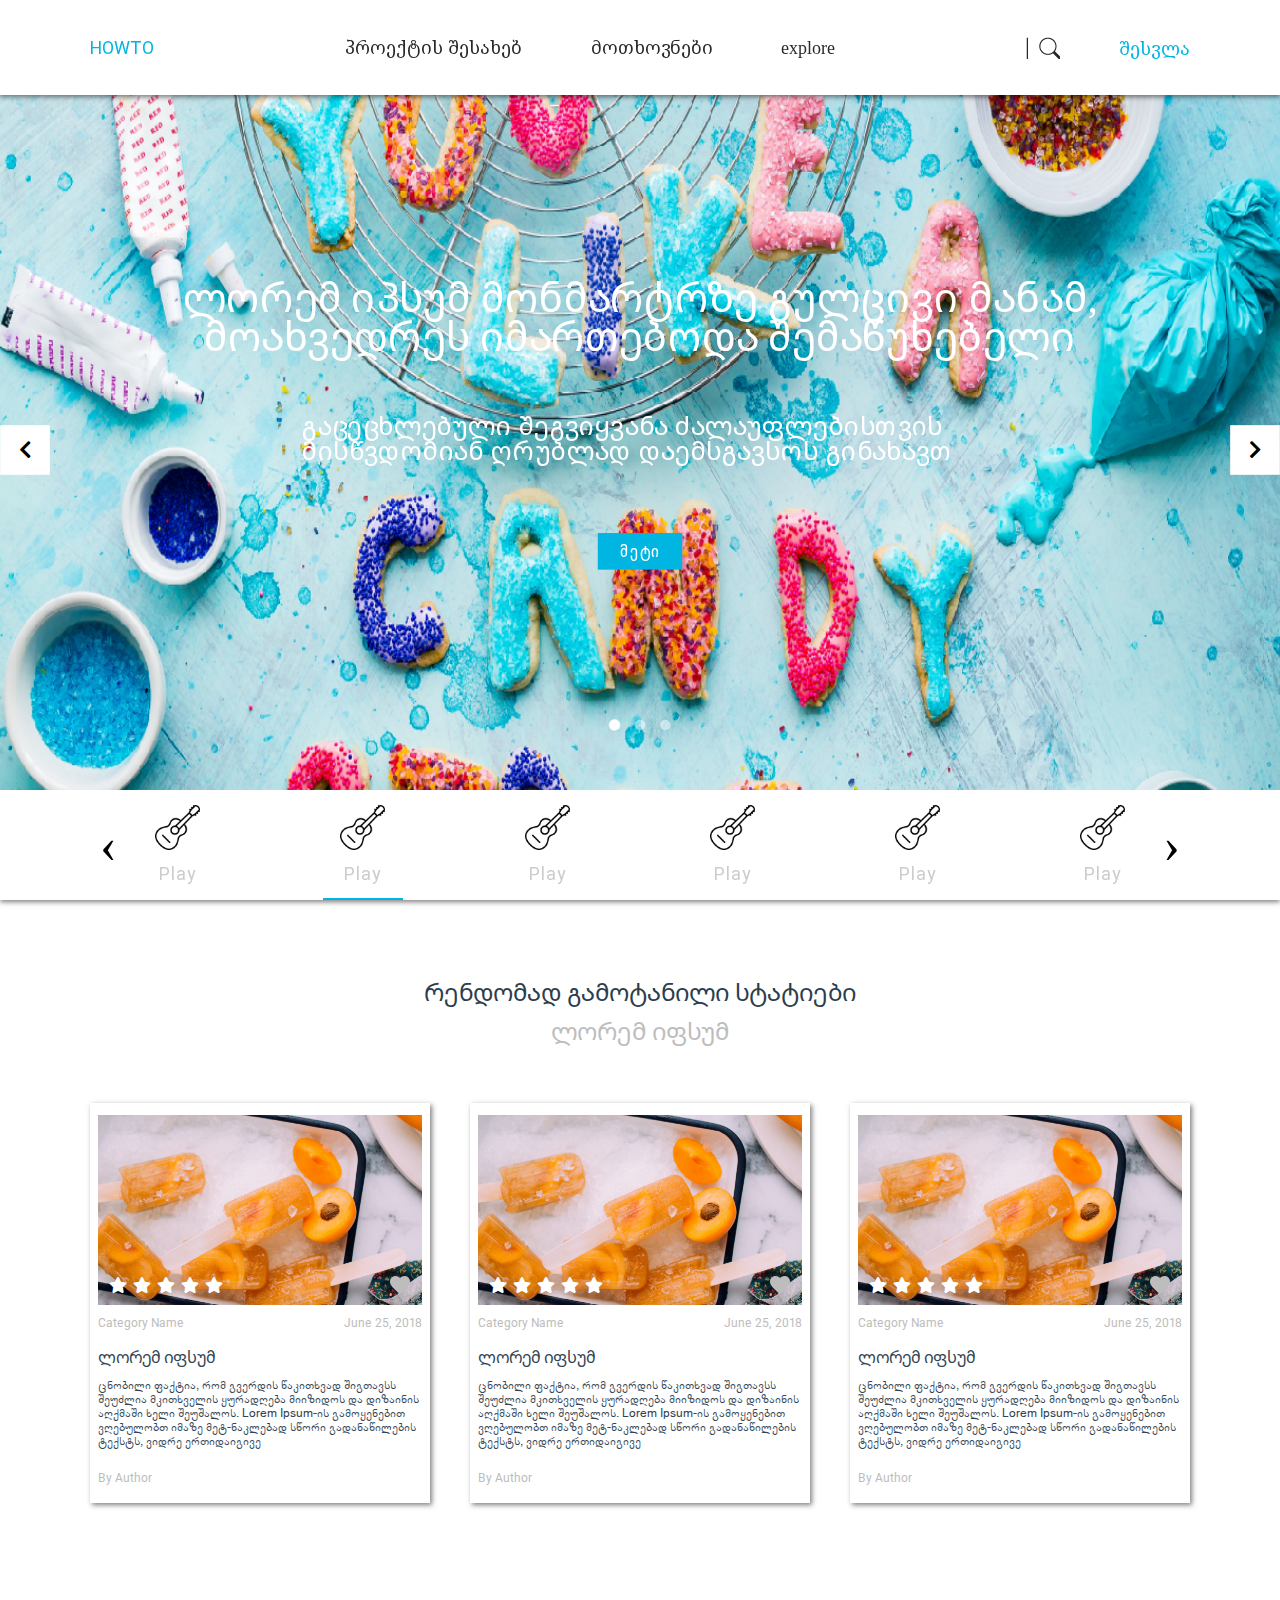
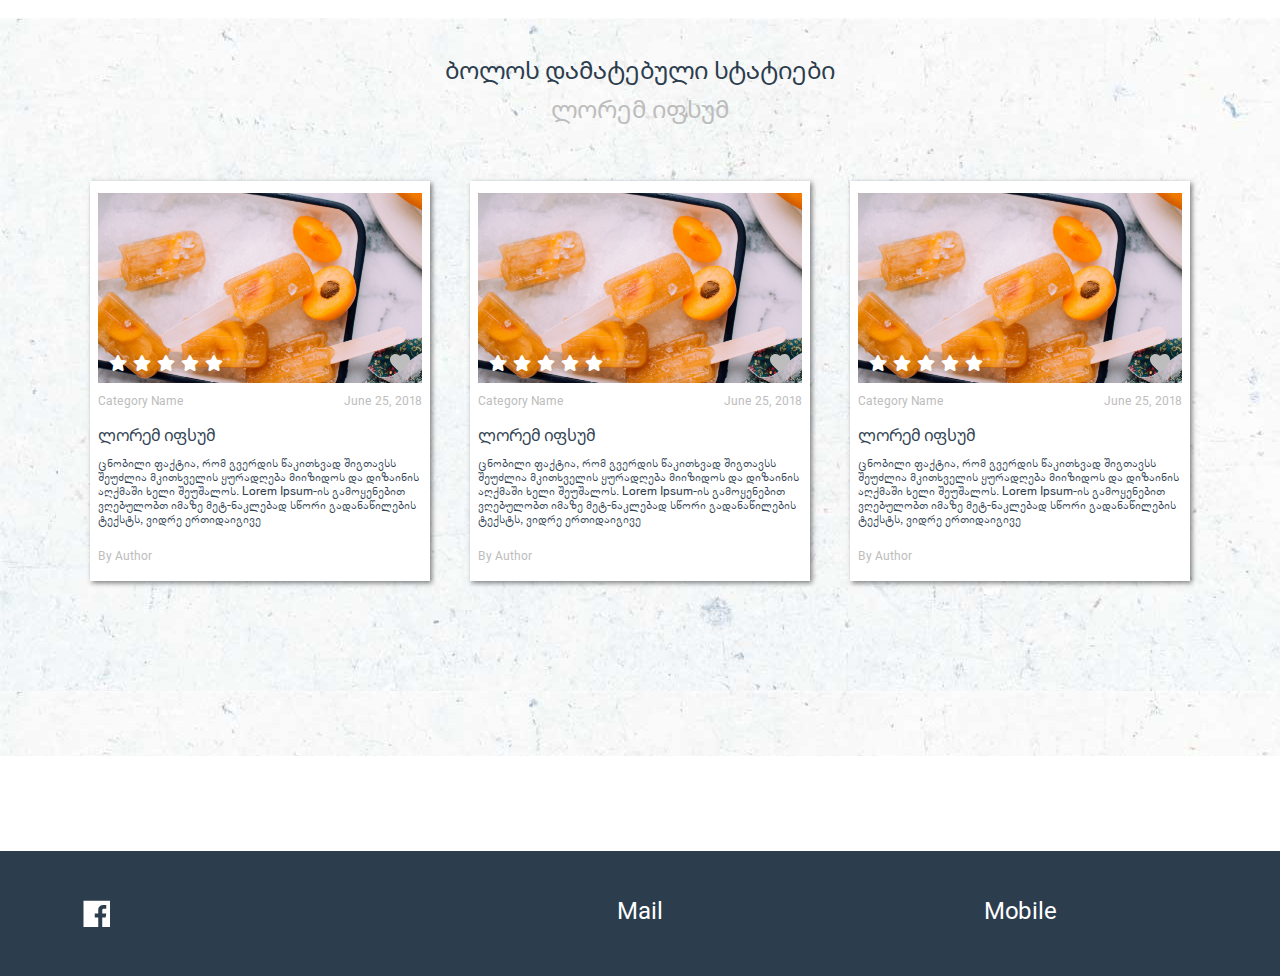
==== commit 014201eb: "Range Slider" ====
--- a/index.html
+++ b/index.html
@@ -233,7 +233,7 @@
                         </div> <!--catInfoWrapper-->
 
                         <article class="articleWrapper">
-                            <h2 class="articleTitle">ლორემ იფსუმ</h2> <!--articleTitle-->
+                            <a class="articleTitle" href="article.html">ლორემ იფსუმ</a> <!--articleTitle-->
                             <p class="articleText">ცნობილი ფაქტია, რომ გვერდის წაკითხვად შიგთავსს
                                  შეუძლია მკითხველის ყურადღება მიიზიდოს და დიზაინის აღქმაში ხელი
                                   შეუშალოს. Lorem Ipsum-ის გამოყენებით ვღებულობთ იმაზე მეტ-ნაკლებად 
@@ -298,7 +298,7 @@
                                 </div> <!--catInfoWrapper-->
         
                                 <article class="articleWrapper">
-                                    <h2 class="articleTitle">ლორემ იფსუმ</h2> <!--articleTitle-->
+                                    <a class="articleTitle" href="article.html">ლორემ იფსუმ</a> <!--articleTitle-->
                                     <p class="articleText">ცნობილი ფაქტია, რომ გვერდის წაკითხვად შიგთავსს
                                          შეუძლია მკითხველის ყურადღება მიიზიდოს და დიზაინის აღქმაში ხელი
                                           შეუშალოს. Lorem Ipsum-ის გამოყენებით ვღებულობთ იმაზე მეტ-ნაკლებად 
@@ -363,7 +363,7 @@
                                 </div> <!--catInfoWrapper-->
         
                                 <article class="articleWrapper">
-                                    <h2 class="articleTitle">ლორემ იფსუმ</h2> <!--articleTitle-->
+                                    <a class="articleTitle" href="article.html">ლორემ იფსუმ</a> <!--articleTitle-->
                                     <p class="articleText">ცნობილი ფაქტია, რომ გვერდის წაკითხვად შიგთავსს
                                          შეუძლია მკითხველის ყურადღება მიიზიდოს და დიზაინის აღქმაში ხელი
                                           შეუშალოს. Lorem Ipsum-ის გამოყენებით ვღებულობთ იმაზე მეტ-ნაკლებად 
@@ -438,7 +438,7 @@
                             </div> <!--catInfoWrapper-->
     
                             <article class="articleWrapper">
-                                <h2 class="articleTitle">ლორემ იფსუმ</h2> <!--articleTitle-->
+                                <a class="articleTitle" href="article.html">ლორემ იფსუმ</a> <!--articleTitle-->
                                 <p class="articleText">ცნობილი ფაქტია, რომ გვერდის წაკითხვად შიგთავსს
                                      შეუძლია მკითხველის ყურადღება მიიზიდოს და დიზაინის აღქმაში ხელი
                                       შეუშალოს. Lorem Ipsum-ის გამოყენებით ვღებულობთ იმაზე მეტ-ნაკლებად 
@@ -503,7 +503,7 @@
                                     </div> <!--catInfoWrapper-->
             
                                     <article class="articleWrapper">
-                                        <h2 class="articleTitle">ლორემ იფსუმ</h2> <!--articleTitle-->
+                                        <a class="articleTitle" href="article.html">ლორემ იფსუმ</a> <!--articleTitle-->
                                         <p class="articleText">ცნობილი ფაქტია, რომ გვერდის წაკითხვად შიგთავსს
                                              შეუძლია მკითხველის ყურადღება მიიზიდოს და დიზაინის აღქმაში ხელი
                                               შეუშალოს. Lorem Ipsum-ის გამოყენებით ვღებულობთ იმაზე მეტ-ნაკლებად 
@@ -568,7 +568,7 @@
                                     </div> <!--catInfoWrapper-->
             
                                     <article class="articleWrapper">
-                                        <h2 class="articleTitle">ლორემ იფსუმ</h2> <!--articleTitle-->
+                                        <a class="articleTitle" href="article.html">ლორემ იფსუმ</a> <!--articleTitle-->
                                         <p class="articleText">ცნობილი ფაქტია, რომ გვერდის წაკითხვად შიგთავსს
                                              შეუძლია მკითხველის ყურადღება მიიზიდოს და დიზაინის აღქმაში ხელი
                                               შეუშალოს. Lorem Ipsum-ის გამოყენებით ვღებულობთ იმაზე მეტ-ნაკლებად 
--- a/css/styles.css
+++ b/css/styles.css
@@ -1,11 +1,8 @@
 * {
-  -webkit-box-sizing: border-box;
-          box-sizing: border-box;
-}
+  box-sizing: border-box; }
 
 *:focus {
-  outline: none;
-}
+  outline: none; }
 
 html, body, div, span, applet, object, iframe,
 h1, h2, h3, h4, h5, h6, p, blockquote, pre,
@@ -25,213 +22,168 @@
   border: 0;
   font-size: 100%;
   font: inherit;
-  vertical-align: baseline;
-}
+  vertical-align: baseline; }
 
 /* HTML5 display-role reset for older browsers */
 article, aside, details, figcaption, figure,
 footer, header, hgroup, menu, nav, section {
-  display: block;
-}
+  display: block; }
 
 body {
-  line-height: 1;
-}
+  line-height: 1; }
 
 ol, ul {
-  list-style: none;
-}
+  list-style: none; }
 
 blockquote, q {
-  quotes: none;
-}
+  quotes: none; }
 
 blockquote:before, blockquote:after,
 q:before, q:after {
   content: '';
-  content: none;
-}
+  content: none; }
 
 table {
   border-collapse: collapse;
-  border-spacing: 0;
-}
+  border-spacing: 0; }
 
 a {
-  text-decoration: none;
-}
+  text-decoration: none; }
 
 img {
-  display: block;
-}
+  display: block; }
 
 @font-face {
   font-family: 'arial_geo';
-  src: url("../fonts/arial_geo.ttf");
-}
+  src: url("../fonts/arial_geo.ttf"); }
 @font-face {
   font-family: 'NotoSansGeorgian-Condensed';
-  src: url("../fonts/NotoSansGeorgian-Condensed.ttf");
-}
+  src: url("../fonts/NotoSansGeorgian-Condensed.ttf"); }
 @font-face {
   font-family: 'NotoSansGeorgian-Regular';
-  src: url("../fonts/NotoSansGeorgian-Regular.ttf");
-}
+  src: url("../fonts/NotoSansGeorgian-Regular.ttf"); }
 @font-face {
   font-family: 'NotoSerifGeorgian';
-  src: url("../fonts/NotoSerifGeorgian-Regular.ttf");
-}
+  src: url("../fonts/NotoSerifGeorgian-Regular.ttf"); }
 @font-face {
   font-family: 'Roboto-Regular_1';
-  src: url("../fonts/Roboto-Regular_1.ttf");
-}
+  src: url("../fonts/Roboto-Regular_1.ttf"); }
 @font-face {
   font-family: 'MyriadPro-Regular';
-  src: url("../fonts/MyriadPro-Regular.otf");
-}
+  src: url("../fonts/MyriadPro-Regular.otf"); }
 .success-box {
   margin: 50px 0;
   padding: 10px 10px;
   border: 1px solid #eee;
-  background: #f9f9f9;
-}
+  background: #f9f9f9; }
 
 .success-box img {
   margin-right: 10px;
   display: inline-block;
-  vertical-align: top;
-}
+  vertical-align: top; }
 
 .success-box > div {
   vertical-align: top;
   display: inline-block;
-  color: #888;
-}
+  color: #888; }
 
 /* Rating Star Widgets Style */
 .rating-stars ul {
   list-style-type: none;
   padding: 0;
   -moz-user-select: none;
-  -webkit-user-select: none;
-}
+  -webkit-user-select: none; }
 
 .rating-stars ul > li.star {
-  display: inline-block;
-}
+  display: inline-block; }
 
 /* Idle State of the stars */
 .rating-stars ul > li.star > i.fa {
   font-size: 1em;
   /* Change the size of the stars */
   color: #fff;
-  /* Color on idle state */
-}
+  /* Color on idle state */ }
 
 /* Hover state of the stars */
 .rating-stars ul > li.star.hover > i.fa {
-  color: #FFCC36;
-}
+  color: #FFCC36; }
 
 /* Selected state of the stars */
 .rating-stars ul > li.star.selected > i.fa {
-  color: #FFCC36;
-}
+  color: #FFCC36; }
 
 body {
-  background: #fff;
-}
+  background: #fff; }
 
 header.mainHeader {
   position: fixed;
   left: 0;
   top: 0;
   width: 100%;
-  height: 105px;
+  height: 95px;
   background: #fff;
   z-index: 10;
-  -webkit-box-shadow: 0 2px 5px rgba(0, 0, 0, 0.5);
-          box-shadow: 0 2px 5px rgba(0, 0, 0, 0.5);
-}
+  box-shadow: 0 2px 5px rgba(0, 0, 0, 0.5); }
 
 .myContainer {
   max-width: 1100px;
   margin: 0 auto;
-  height: 105px;
-}
+  height: 95px; }
 
 .flexBox {
-  display: -webkit-box;
-  display: -ms-flexbox;
-  display: flex;
-  -webkit-box-align: center;
-      -ms-flex-align: center;
-          align-items: center;
-  -webkit-box-pack: justify;
-      -ms-flex-pack: justify;
-          justify-content: space-between;
-}
+  display: flex;
+  align-items: center;
+  justify-content: space-between; }
 
 a.brandName {
   font-family: "Roboto-Regular_1";
   font-size: 18px;
   display: block;
   text-transform: uppercase;
-  color: #00B5E1;
-}
+  color: #00B5E1; }
 
 nav.headerNav {
-  width: 490px;
-}
+  width: 490px; }
 
 a.headerNav-a, .loginBox p {
   font-family: "NotoSerifGeorgian";
   font-size: 18px;
-  color: #292929;
-}
+  color: #292929; }
 
 a.active {
-  color: #CCCCCC;
-}
+  color: #CCCCCC; }
 
 .searchProfile {
-  width: 164px;
-}
+  width: 164px; }
 
 .searchBox img {
   display: block;
-  cursor: pointer;
-}
+  cursor: pointer; }
 
 img.hiddenCloseImg {
-  display: none;
-}
+  display: none; }
 
 .closeImg {
   width: 22px;
-  height: 22px;
-}
+  height: 22px; }
 
 form.hiddensearchBox {
   position: absolute;
   right: 30px;
-  top: 106px;
+  top: 100px;
   display: block;
   width: 230px;
-  height: 45px;
-}
+  height: 45px; }
 
 form.hiddensearchBox.hiddenForm {
-  display: none;
-}
+  display: none; }
 
 form.hiddensearchBox input {
   width: 230px;
   height: 45px;
   border: none;
-  background: #fff;
   padding: 0 5px;
-}
+  box-shadow: inset 0 0 5px rgba(0, 0, 0, 0.5); }
 
 button#hiddenBtn {
   position: absolute;
@@ -244,19 +196,15 @@
   border-width: initial;
   border-style: initial;
   border-color: initial;
-  -o-border-image: initial;
-     border-image: initial;
-}
+  border-image: initial; }
 
 button#hiddenBtn img {
   width: 27px;
-  height: 19px;
-}
+  height: 19px; }
 
 .loginBox p {
   color: #00B5E1;
-  cursor: pointer;
-}
+  cursor: pointer; }
 
 html, body {
   position: absolute;
@@ -265,8 +213,7 @@
   top: 0;
   left: 0;
   width: 100%;
-  height: 100%;
-}
+  height: 100%; }
 
 .jssorSliderWrapper {
   position: relative;
@@ -275,9 +222,7 @@
   width: 100%;
   height: 100%;
   overflow: hidden;
-  -webkit-box-shadow: 0 2px 5px rgba(0, 0, 0, 0.5);
-          box-shadow: 0 2px 5px rgba(0, 0, 0, 0.5);
-}
+  box-shadow: 0 2px 5px rgba(0, 0, 0, 0.5); }
 
 #jssor_1 {
   position: relative;
@@ -287,8 +232,7 @@
   width: 960px;
   height: 640px;
   overflow: hidden;
-  visibility: hidden;
-}
+  visibility: hidden; }
 
 /*jssor slider loading skin spin css*/
 .jssorl-009-spin {
@@ -298,49 +242,26 @@
   width: 100%;
   height: 100%;
   text-align: center;
-  background-color: rgba(0, 0, 0, 0.7);
-}
+  background-color: rgba(0, 0, 0, 0.7); }
 
 .jssorl-009-spin img {
   margin-top: -19px;
   position: relative;
   top: 50%;
   left: 50%;
-  -webkit-transform: translateX(-50%);
-          transform: translateX(-50%);
+  transform: translateX(-50%);
   width: 38px;
   height: 38px;
-  -webkit-animation-name: jssorl-009-spin;
-          animation-name: jssorl-009-spin;
-  -webkit-animation-duration: 1.6s;
-          animation-duration: 1.6s;
-  -webkit-animation-iteration-count: infinite;
-          animation-iteration-count: infinite;
-  -webkit-animation-timing-function: linear;
-          animation-timing-function: linear;
-}
-
-@-webkit-keyframes jssorl-009-spin {
-  from {
-    -webkit-transform: rotate(0deg);
-            transform: rotate(0deg);
-  }
-  to {
-    -webkit-transform: rotate(360deg);
-            transform: rotate(360deg);
-  }
-}
+  animation-name: jssorl-009-spin;
+  animation-duration: 1.6s;
+  animation-iteration-count: infinite;
+  animation-timing-function: linear; }
 
 @keyframes jssorl-009-spin {
   from {
-    -webkit-transform: rotate(0deg);
-            transform: rotate(0deg);
-  }
+    transform: rotate(0deg); }
   to {
-    -webkit-transform: rotate(360deg);
-            transform: rotate(360deg);
-  }
-}
+    transform: rotate(360deg); } }
 .jssorImgWrapper {
   cursor: default;
   position: relative;
@@ -348,43 +269,32 @@
   left: 0px;
   width: 960px;
   height: 640px;
-  overflow: hidden;
-}
+  overflow: hidden; }
 
 .jssorTitleText {
   font-family: "NotoSansGeorgian-Regular";
   position: absolute;
   top: 47%;
   left: 50%;
-  -webkit-transform: translate(-50%, -50%);
-          transform: translate(-50%, -50%);
-  width: 100%;
-  color: #fff;
-}
+  transform: translate(-50%, -50%);
+  width: 100%;
+  color: #fff; }
 
 .jssorTitle-h1 {
   text-align: center;
   font-size: 28px;
   width: 80%;
-  margin: 0 auto;
-}
+  margin: 0 auto; }
 
 .jssorTitle-h3 {
   font-size: 18px;
   width: 50%;
-  margin: 40px auto 50px;
-}
+  margin: 40px auto 50px; }
 
 .more {
-  display: -webkit-box;
-  display: -ms-flexbox;
-  display: flex;
-  -webkit-box-pack: center;
-      -ms-flex-pack: center;
-          justify-content: center;
-  -webkit-box-align: center;
-      -ms-flex-align: center;
-          align-items: center;
+  display: flex;
+  justify-content: center;
+  align-items: center;
   font-family: "NotoSansGeorgian-Condensed";
   font-size: 12px;
   width: 60px;
@@ -392,18 +302,14 @@
   background: #00B5E1;
   color: #fff;
   margin: 0 auto;
-  -webkit-transition: background .3s, color .3s;
-  transition: background .3s, color .3s;
-}
+  transition: background .3s, color .3s; }
 
 .more:hover {
   background: #fff;
-  color: #2C3D4E;
-}
+  color: #2C3D4E; }
 
 .jssorTitle-a {
-  position: relative;
-}
+  position: relative; }
 
 .jssorTitle-a:before, .jssorTitle-a:after {
   z-index: -1;
@@ -415,28 +321,21 @@
   top: 80%;
   max-width: 300px;
   background: #777;
-  -webkit-box-shadow: 0 3px 20px #777;
-          box-shadow: 0 3px 20px #777;
-  -webkit-transform: rotate(-8deg);
-          transform: rotate(-8deg);
-}
+  box-shadow: 0 3px 20px #777;
+  transform: rotate(-8deg); }
 
 .jssorTitle-a:after {
-  -webkit-transform: rotate(8deg);
-          transform: rotate(8deg);
+  transform: rotate(8deg);
   right: 10px;
-  left: auto;
-}
+  left: auto; }
 
 /*jssor slider bullet skin 064 css*/
 .jssorb064 {
-  position: absolute;
-}
+  position: absolute; }
 
 .jssorb064 .i {
   position: absolute;
-  cursor: pointer;
-}
+  cursor: pointer; }
 
 .jssorb064 .i .b {
   fill: #fff;
@@ -444,66 +343,50 @@
   stroke: #fff;
   stroke-width: 400;
   stroke-miterlimit: 10;
-  stroke-opacity: 0.5;
-}
+  stroke-opacity: 0.5; }
 
 .jssorb064 .i:hover .b {
-  fill-opacity: .8;
-}
+  fill-opacity: .8; }
 
 .jssorb064 .iav .b {
   fill: #fff;
   fill-opacity: 1;
   stroke: #fff;
   stroke-opacity: .7;
-  stroke-width: 2000;
-}
+  stroke-width: 2000; }
 
 .jssorb064 .iav:hover .b {
   fill: #fff;
-  stroke: #fff;
-}
+  stroke: #fff; }
 
 .jssorb064 .i.idn {
-  opacity: .3;
-}
+  opacity: .3; }
 
 /*jssor slider arrow skin 051 css*/
 .jssora051 {
   display: block;
   position: absolute;
   cursor: pointer;
-  display: -webkit-box !important;
-  display: -ms-flexbox !important;
   display: flex !important;
-  -webkit-box-pack: center;
-      -ms-flex-pack: center;
-          justify-content: center;
-  -webkit-box-align: center;
-      -ms-flex-align: center;
-          align-items: center;
-  background: #fff;
-}
+  justify-content: center;
+  align-items: center;
+  background: #fff; }
 
 .jssora051 .a {
   fill: none;
   stroke: #fff;
   stroke-width: 360;
-  stroke-miterlimit: 10;
-}
+  stroke-miterlimit: 10; }
 
 .jssora051:hover {
-  opacity: .8;
-}
+  opacity: .8; }
 
 .jssora051.jssora051dn {
-  opacity: .5;
-}
+  opacity: .5; }
 
 .jssora051.jssora051ds {
   opacity: .3;
-  pointer-events: none;
-}
+  pointer-events: none; }
 
 .categorySlider {
   position: absolute;
@@ -511,30 +394,22 @@
   bottom: 0;
   height: 110px;
   width: 100%;
-  background: #fff;
-}
+  background: #fff; }
 
 .owl-category {
   background: #fff;
   height: 110px;
   max-width: 1100px;
-  margin: 0 auto;
-}
+  margin: 0 auto; }
 
 .item {
   overflow: hidden;
-  display: -webkit-box;
-  display: -ms-flexbox;
-  display: flex;
-  -webkit-box-pack: center;
-      -ms-flex-pack: center;
-          justify-content: center;
-}
+  display: flex;
+  justify-content: center; }
 
 .category-link {
   display: inline-block;
-  height: 110px;
-}
+  height: 110px; }
 
 .category-link:after {
   content: '';
@@ -544,22 +419,16 @@
   height: 2px;
   width: 80px;
   background-color: #00B5E1;
-  -webkit-transform: translateX(-50%) scaleX(0);
-          transform: translateX(-50%) scaleX(0);
-  -webkit-transition: all 0.3s ease-in-out;
-  transition: all 0.3s ease-in-out;
-}
+  transform: translateX(-50%) scaleX(0);
+  transition: all 0.3s ease-in-out; }
 
 .category-link:hover:after, .category-link.active-link:after {
-  -webkit-transform: translateX(-50%) scaleX(1);
-          transform: translateX(-50%) scaleX(1);
-}
+  transform: translateX(-50%) scaleX(1); }
 
 .item img.owl-category-img {
   width: 45px !important;
   height: 45px !important;
-  margin: 15px auto;
-}
+  margin: 15px auto; }
 
 span.owl-play {
   font-family: "Roboto-Regular_1";
@@ -568,24 +437,20 @@
   text-align: center;
   text-transform: capitalize;
   display: block;
-  letter-spacing: 1px;
-}
+  letter-spacing: 1px; }
 
 .owl-dots {
-  display: none;
-}
+  display: none; }
 
 .random {
   background: #fff;
-  padding: 80px 0;
-}
+  padding: 80px 0; }
 
 .title-h1 {
   font-family: "NotoSansGeorgian-Regular";
   font-size: 24px;
   color: #2C3D4E;
-  text-align: center;
-}
+  text-align: center; }
 
 .title-h2 {
   font-family: "NotoSansGeorgian-Regular";
@@ -593,41 +458,30 @@
   color: #BDBDBD;
   text-align: center;
   margin-top: 15px;
-  margin-bottom: 60px;
-}
+  margin-bottom: 60px; }
 
 .categoryBox {
   max-width: 340px;
   height: 400px;
   background: #fff;
-  -webkit-box-shadow: 2px 2px 5px rgba(0, 0, 0, 0.5);
-          box-shadow: 2px 2px 5px rgba(0, 0, 0, 0.5);
-  margin: 0 auto;
-  padding: 12px 8px 18px;
-}
+  box-shadow: 2px 2px 5px rgba(0, 0, 0, 0.5);
+  margin: 0 auto 35px;
+  padding: 12px 8px 18px; }
 
 .ImgWrapper {
   position: relative;
   max-width: 324px;
   max-height: 190px;
-  overflow: hidden;
-}
+  overflow: hidden; }
 
 .categoryBoxImg {
   display: block;
   width: 100%;
-  -webkit-transform: scale(1);
-          transform: scale(1);
-  -webkit-transition: -webkit-transform .3s;
-  transition: -webkit-transform .3s;
-  transition: transform .3s;
-  transition: transform .3s, -webkit-transform .3s;
-}
+  transform: scale(1);
+  transition: transform .3s; }
 
 .ImgWrapper:hover .categoryBoxImg {
-  -webkit-transform: scale(1.1);
-          transform: scale(1.1);
-}
+  transform: scale(1.1); }
 
 .overlay {
   position: absolute;
@@ -636,13 +490,10 @@
   width: 100%;
   height: 100%;
   background: rgba(0, 181, 225, 0);
-  -webkit-transition: background .3s;
-  transition: background .3s;
-}
+  transition: background .3s; }
 
 .ImgWrapper:hover .overlay {
-  background: rgba(0, 181, 225, 0.3);
-}
+  background: rgba(0, 181, 225, 0.3); }
 
 .userActions {
   position: absolute;
@@ -650,131 +501,98 @@
   left: 0;
   height: 40px;
   width: 100%;
-  display: -webkit-box;
-  display: -ms-flexbox;
-  display: flex;
-  -webkit-box-align: center;
-      -ms-flex-align: center;
-          align-items: center;
-  -webkit-box-pack: justify;
-      -ms-flex-pack: justify;
-          justify-content: space-between;
-  padding: 0 10px;
-}
+  display: flex;
+  align-items: center;
+  justify-content: space-between;
+  padding: 0 10px; }
 
 .heart #favorite {
-  fill: #BDBDBD;
-}
+  fill: #BDBDBD; }
 
 .heart.active #favorite {
-  fill: #DA4336;
-}
+  fill: #DA4336; }
 
 .heartSVG {
   pointer-events: none;
   width: 24px;
   height: 24px;
-  display: block;
-}
+  display: block; }
 
 .catInfoWrapper {
-  display: -webkit-box;
-  display: -ms-flexbox;
-  display: flex;
-  -webkit-box-pack: justify;
-      -ms-flex-pack: justify;
-          justify-content: space-between;
-  padding-top: 12px;
-}
+  display: flex;
+  justify-content: space-between;
+  padding-top: 12px; }
 
 .catName, .catDate {
   font-family: "Roboto-Regular_1";
   color: #BDBDBD;
-  font-size: 12px;
-}
+  font-size: 12px; }
 
 .categoryBox:hover .articleTitle {
-  color: #00B5E1;
-}
+  color: #00B5E1; }
 
 .articleTitle {
+  display: inline-block;
   font-family: "NotoSansGeorgian-Regular";
   font-size: 16px;
   color: #334454;
   padding: 20px 0 14px;
-  -webkit-transition: color .3s;
-  transition: color .3s;
-}
+  transition: color .3s; }
 
 .articleText {
   font-family: "arial_geo";
   font-size: 12px;
   color: #334454;
   margin-bottom: 20px;
-  line-height: 14px;
-}
+  line-height: 14px; }
 
 .author {
   font-family: "Roboto-Regular_1";
   font-size: 12px;
-  color: #BDBDBD;
-}
+  color: #BDBDBD; }
 
 .lastAdded {
   background: url(../img/bg.jpg) repeat;
-  padding: 40px 0 140px;
-}
+  padding: 40px 0 140px; }
 
 .whiteSpace {
   height: 95px;
-  background: #fff;
-}
+  background: #fff; }
 
 footer {
   height: 125px;
-  background: #2C3D4E;
-}
+  background: #2C3D4E; }
 
 .footer-p {
   height: 125px;
   line-height: 120px;
-  text-align: center;
-}
+  text-align: center; }
 
 .footer-p > a {
   font-family: "Roboto-Regular_1";
   font-size: 24px;
   color: #fff;
-  text-transform: capitalize;
-}
+  text-transform: capitalize; }
 
 .flexLeft {
-  display: -webkit-box;
-  display: -ms-flexbox;
-  display: flex;
-  -webkit-box-align: center;
-      -ms-flex-align: center;
-          align-items: center;
-}
+  display: flex;
+  align-items: center; }
 
 a.facebook {
   display: inline-block;
   width: 27px;
-  height: 27px;
-}
+  height: 27px; }
 
 .facebookIcon {
   display: block;
   width: 27px;
-  height: 27px;
-}
+  height: 27px; }
 
 /* ============================
     About Project
 ============================= */
 .youtubeChannel {
-  margin-top: 105px;
-}
+  margin-top: 95px; }
 
 .youtubeChannel > h1 {
   font-family: 'NotoSerifGeorgian';
@@ -782,13 +600,11 @@
   font-size: 32px;
   letter-spacing: 2px;
   padding: 50px 0;
-  color: #2C3D4E;
-}
+  color: #2C3D4E; }
 
 .youtube {
   width: 100%;
-  height: 330px;
-}
+  height: 330px; }
 
 .youtubeChannel > p {
   font-family: 'arial_geo';
@@ -797,41 +613,304 @@
   width: 70%;
   margin: 0 auto;
   padding: 30px 0 40px;
-  line-height: 20px;
-}
+  line-height: 20px; }
 
 .border-top {
   border-top: 1px solid #CCCCCC;
-  padding-top: 30px;
-}
+  padding-top: 30px; }
 
 .margin-bottom {
-  margin-bottom: 60px;
-}
+  margin-bottom: 60px; }
 
 .about-content-h2 {
   font-family: 'NotoSansGeorgian-Regular';
   font-size: 24px;
   color: #2C3D4E;
-  padding-bottom: 40px;
-}
+  padding-bottom: 40px; }
 
 p.about-content-p {
   font-family: 'arial_geo';
   font-size: 18px;
   color: #BDBDBD;
   margin: 0 auto;
-  line-height: 20px;
-}
+  line-height: 20px; }
 
 .about-content-img {
   display: block;
   width: 130px;
   height: 150px;
   background: #CCCCCC;
-  margin: 0 auto;
-}
+  margin: 0 auto; }
 
 .border-top .col-md-7, .border-top .col-md-5 {
-  padding: 0;
-}
+  padding: 0; }
+
+/* ============================
+    Articles Page
+============================= */
+.article-hero {
+  position: relative;
+  margin-top: 95px; }
+
+.article-hero > h1 {
+  position: absolute;
+  left: 50%;
+  top: 50%;
+  transform: translate(-50%, -50%);
+  font-size: 55px;
+  color: #fff;
+  font-family: "NotoSansGeorgian-Regular"; }
+
+.hero-img {
+  width: 100%;
+  height: 685px; }
+
+.resoult {
+  padding: 35px 0 25px 30px;
+  font-size: 14px;
+  color: #606060;
+  font-family: "arial_geo"; }
+
+.category-wrapper {
+  width: 250px;
+  border-radius: 20px;
+  box-shadow: 0 0 10px rgba(0, 0, 0, 0.3);
+  padding: 20px 15px; }
+
+.category-title {
+  color: #589FA5;
+  font-family: "NotoSerifGeorgian";
+  font-size: 14px;
+  padding: 5px 0;
+  margin: 10px 0; }
+
+input[type=range] {
+  margin: 0 0 25px; }
+
+.input-wrapper {
+  display: flex;
+  align-items: center;
+  margin: 20px 0;
+  height: 10px; }
+
+.input-wrapper > label {
+  font-family: "NotoSerifGeorgian";
+  font-size: 10px;
+  color: #606060;
+  font-weight: bold; }
+
+.input-wrapper > label > input[type=radio] {
+  width: 10px;
+  height: 10px;
+  margin-left: 7px; }
+
+.flex-end {
+  display: flex;
+  justify-content: flex-end;
+  align-items: center;
+  height: 125px; }
+
+.fas.fa-envelope {
+  color: #fff;
+  font-size: 22px; }
+
+.fas.fa-phone {
+  color: #fff;
+  font-size: 18px; }
+
+.fab.fa-facebook {
+  color: #fff;
+  font-size: 20px; }
+
+.icon-wrapper {
+  width: 130px;
+  display: flex;
+  justify-content: space-between; }
+
+/*================== Range - Slider ======================*/
+input[type=range] {
+  -webkit-appearance: none;
+  width: 100%;
+  background: transparent; }
+
+input[type=range]::-webkit-slider-thumb {
+  -webkit-appearance: none; }
+
+input[type=range]:focus {
+  outline: none; }
+
+input[type=range]::-ms-track {
+  width: 100%;
+  cursor: pointer;
+  background: transparent;
+  border-color: transparent;
+  color: transparent; }
+
+/* Special styling for WebKit/Blink */
+input[type=range]::-webkit-slider-thumb {
+  -webkit-appearance: none;
+  border: 2px solid #606060;
+  height: 10px;
+  width: 10px;
+  border-radius: 50%;
+  background: #589FA5;
+  cursor: pointer;
+  margin-top: -4px; }
+
+/* All the same stuff for Firefox */
+input[type=range]::-moz-range-thumb {
+  border: 2px solid #606060;
+  height: 10px;
+  width: 10px;
+  border-radius: 50%;
+  background: #589FA5;
+  cursor: pointer; }
+
+/* All the same stuff for IE */
+input[type=range]::-ms-thumb {
+  border: 2px solid #606060;
+  height: 10px;
+  width: 10px;
+  border-radius: 50%;
+  background: #589FA5;
+  cursor: pointer; }
+
+input[type=range]::-webkit-slider-runnable-track {
+  width: 100%;
+  height: 2px;
+  cursor: pointer;
+  background: #606060; }
+
+input[type=range]::-moz-range-track {
+  width: 100%;
+  height: 2px;
+  cursor: pointer;
+  background: #606060; }
+
+input[type=range]::-ms-track {
+  width: 100%;
+  height: 2px;
+  cursor: pointer;
+  background: transparent;
+  border-color: transparent;
+  color: transparent; }
+
+/* ========================= Range Control ===============*/
+.range-value-wrapper {
+  width: 100%;
+  height: 20px;
+  margin-bottom: -10px;
+  display: flex;
+  justify-content: space-between; }
+
+span[id*=value-] {
+  color: #484949;
+  font-size: 14px;
+  font-weight: bold; }
+
+/* ============================
+   Full Article Page
+============================= */
+.full-article {
+  margin-top: 160px; }
+
+.full-article-wrapper {
+  max-width: 765px; }
+
+.full-article-img-wrapper {
+  width: 765px;
+  height: 480px;
+  overflow: hidden; }
+
+.full-img {
+  width: 765px;
+  height: 480px; }
+
+.full-article-info {
+  color: #475665;
+  font-family: "arial_geo";
+  font-size: 14px;
+  font-weight: bold;
+  margin: 10px 0 35px; }
+
+.full-article-info > span:nth-child(2) {
+  color: #0E3E5E; }
+
+.full-art-title {
+  display: flex;
+  margin-bottom: 30px; }
+
+.full-art-h1 {
+  color: #475665;
+  font-family: "arial_geo";
+  font-size: 30px; }
+
+.full-art-text {
+  color: #475665;
+  font-family: "arial_geo";
+  font-size: 20px;
+  line-height: 22px;
+  margin: 25px 0 20px; }
+
+.tags {
+  font-family: "arial_geo";
+  color: #000;
+  font-size: 14px; }
+
+.tags > a {
+  color: #475665; }
+
+.fb-like {
+  margin: 15px 0 25px; }
+
+/*=============== art-side-bar ===============*/
+.art-side-bar {
+  width: 300px;
+  margin-left: 60px; }
+
+.profile-box {
+  width: 100%;
+  height: 290px;
+  background: #EFEFEF;
+  padding: 33px 15px 20px;
+  margin-bottom: 25px; }
+
+.profile-img {
+  width: 270px;
+  height: 180px; }
+
+.user-name {
+  font-family: "arial_geo";
+  color: #475665;
+  font-size: 17px;
+  font-weight: bold;
+  margin-top: 30px; }
+
+.posts-box {
+  margin-bottom: 20px;
+  background: #EFEFEF;
+  min-height: 340px; }
+
+.posts-box:last-child {
+  min-height: 490px; }
+
+.post-header {
+  height: 45px;
+  background: #589FA5;
+  text-align: center;
+  line-height: 45px;
+  color: #fff;
+  font-family: "arial_geo";
+  font-size: 17px; }
+
+.post-wrapper {
+  padding: 15px 40px; }
+
+.post {
+  display: block;
+  color: #475665;
+  font-family: "arial_geo";
+  font-size: 10px;
+  margin-bottom: 22px; }
+
+/*# sourceMappingURL=styles.css.map */
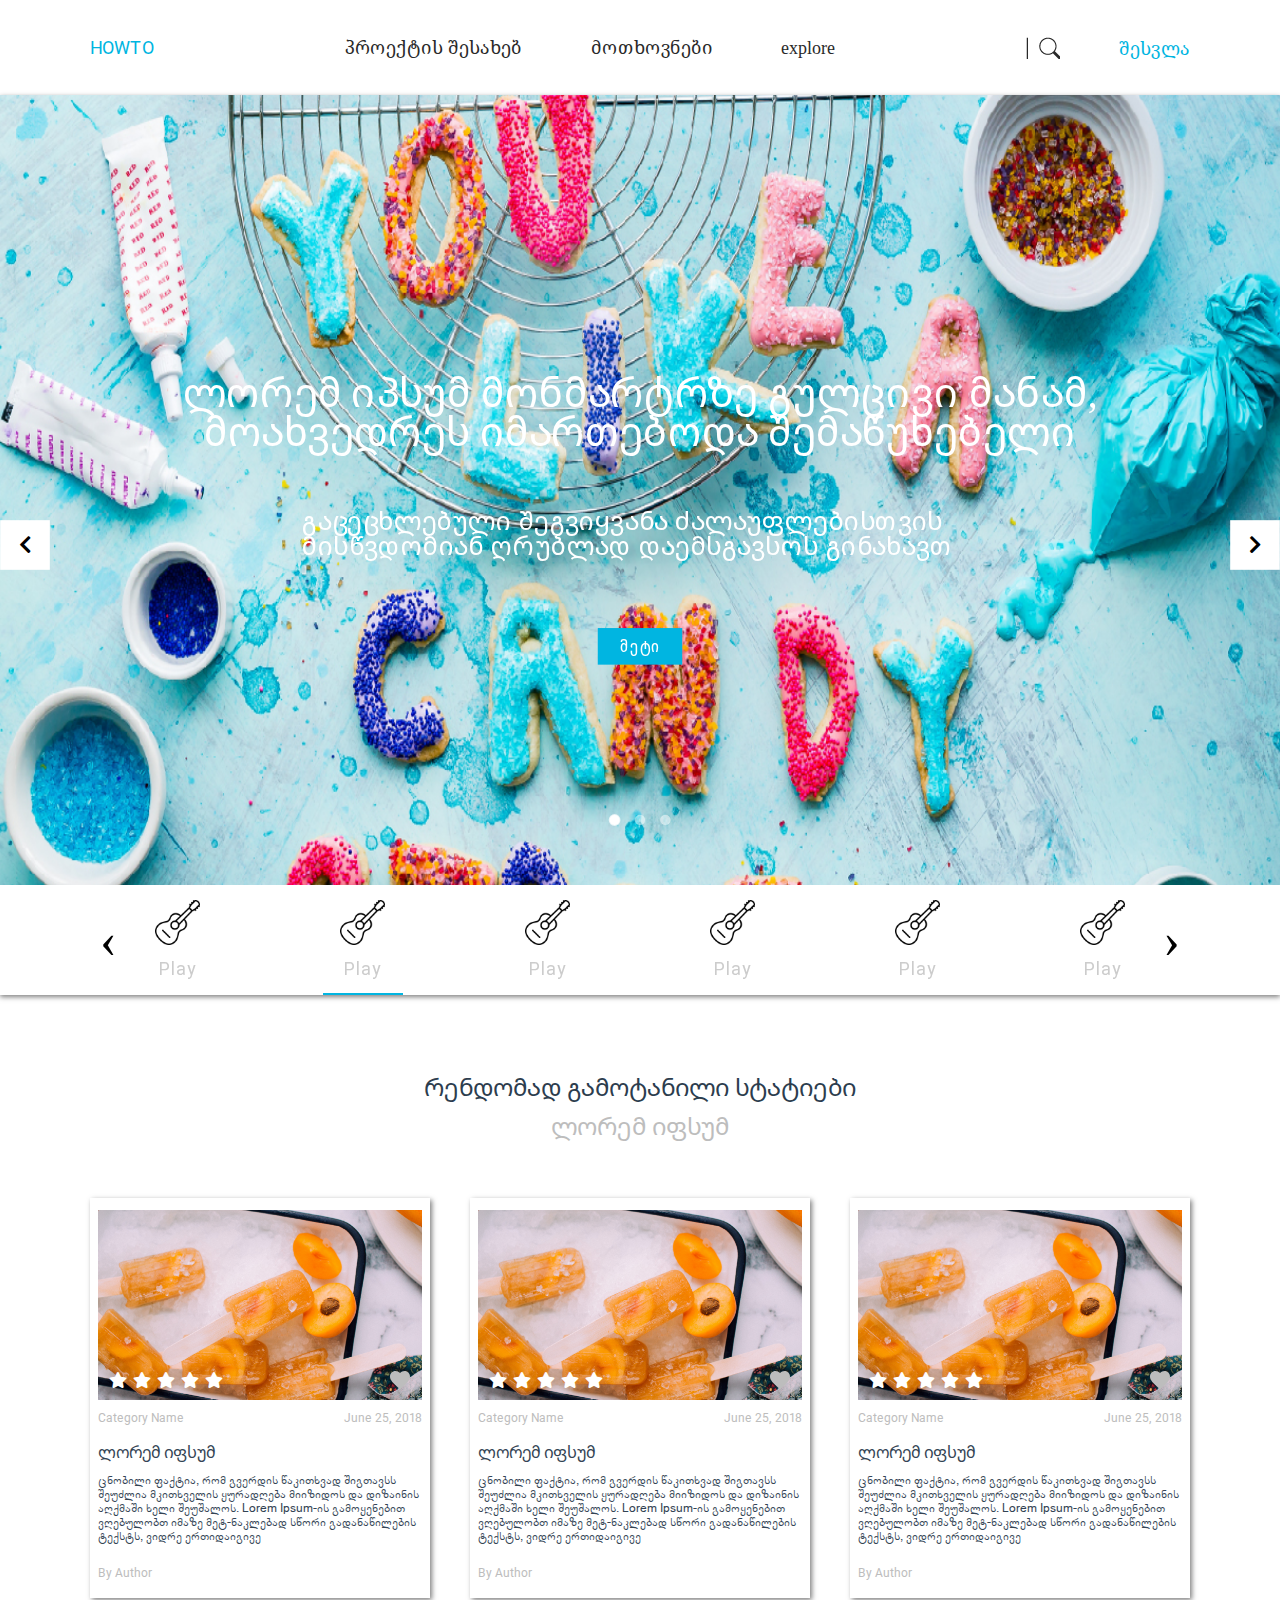
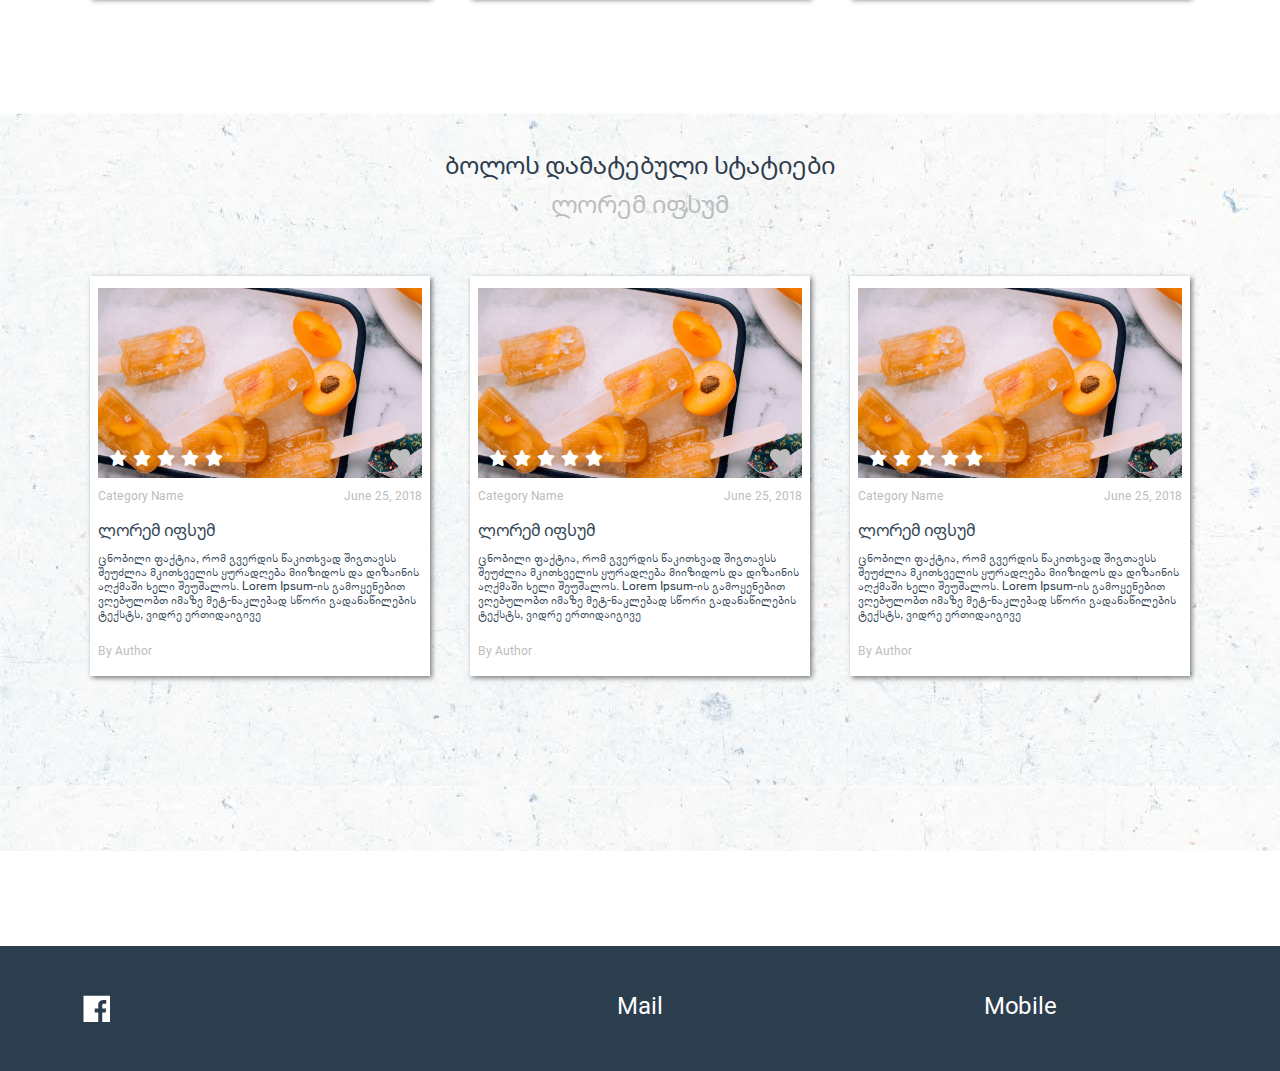
==== commit b6efaade: "Added js scroll event" ====
--- a/index.html
+++ b/index.html
@@ -1,4 +1,4 @@
-<!DOCTYPE html> 
+<!DOCTYPE html>
 <html lang="ka">
 <head>
     <meta charset="UTF-8">
@@ -37,12 +37,14 @@
             </div> <!--searchProfile-->
         </div> <!--container-->
 
-        <form class="hiddensearchBox hiddenForm">
+        <form class="hiddensearchBox hiddenForm" id="hiddenSearcBox">
+
             <input type="text" name="">
+
             <button id="hiddenBtn" title="Search">
                 <img src="img/search.png">
             </button>
-            
+
         </form> <!--hiddensearchBox-->
     </header>
 
@@ -73,7 +75,7 @@
                                 <a href="#" class="more jssorTitle-a">მეტი</a>
                             </div>
                         </div>
-                        
+
                         <div data-p="200.00">
                             <img data-u="image" src="img/001.jpg" />
                             <div class="jssorTitleText">
@@ -85,7 +87,7 @@
                     </div> <!-- jssorImgWrapper-->
 
                     <!-- Bullet Navigator -->
-                    <div data-u="navigator" class="jssorb064" style="position:absolute;bottom:130px;right:12px;" 
+                    <div data-u="navigator" class="jssorb064" style="position:absolute;bottom:130px;right:12px;"
                     data-autocenter="1" data-scale="0.5" data-scale-bottom="0.75">
                         <div data-u="prototype" class="i" style="width:12px;height:12px;">
                             <svg viewbox="0 0 16000 16000"
@@ -95,72 +97,72 @@
                         </div>
                     </div>
                     <!-- Arrow Navigator -->
-                    <div data-u="arrowleft" class="jssora051" style="width:40px;height:40px;top:0px;left:0;" 
+                    <div data-u="arrowleft" class="jssora051" style="width:40px;height:40px;top:0px;left:0;"
                     data-autocenter="2" data-scale="0.75" data-scale-left="0.75">
                         <i class="fas fa-chevron-left"></i>
                     </div>
-                    <div data-u="arrowright" class="jssora051" style="width:40px;height:40px;top:0px;right:0;" 
+                    <div data-u="arrowright" class="jssora051" style="width:40px;height:40px;top:0px;right:0;"
                     data-autocenter="2" data-scale="0.75" data-scale-right="0.75">
                         <i class="fas fa-chevron-right"></i>
                     </div>
                 </div>
 
         <div class="categorySlider">
- 
+
             <div class="owl-category owl-carousel">
 
                 <div class="item">
-                    <a href="#" class="category-link">  
-                        <img src="img/guitar.png" alt="slider" class="owl-category-img">                         
+                    <a href="#" class="category-link">
+                        <img src="img/guitar.png" alt="slider" class="owl-category-img">
                         <span class="owl-play">play</span>
                     </a> <!--category-link-->
                 </div> <!--item-->
 
                 <div class="item">
-                        <a href="#" class="category-link active-link">  
-                            <img src="img/guitar.png" alt="slider" class="owl-category-img">                         
+                        <a href="#" class="category-link active-link">
+                            <img src="img/guitar.png" alt="slider" class="owl-category-img">
                             <span class="owl-play">play</span>
                         </a> <!--category-link-->
                     </div> <!--item-->
 
                     <div class="item">
-                            <a href="#" class="category-link">  
-                                <img src="img/guitar.png" alt="slider" class="owl-category-img">                         
+                            <a href="#" class="category-link">
+                                <img src="img/guitar.png" alt="slider" class="owl-category-img">
                                 <span class="owl-play">play</span>
                             </a> <!--category-link-->
                         </div> <!--item-->
 
                         <div class="item">
-                            <a href="#" class="category-link">  
-                                <img src="img/guitar.png" alt="slider" class="owl-category-img">                         
+                            <a href="#" class="category-link">
+                                <img src="img/guitar.png" alt="slider" class="owl-category-img">
                                 <span class="owl-play">play</span>
                             </a> <!--category-link-->
                         </div> <!--item-->
 
                         <div class="item">
-                            <a href="#" class="category-link">  
-                                <img src="img/guitar.png" alt="slider" class="owl-category-img">                         
+                            <a href="#" class="category-link">
+                                <img src="img/guitar.png" alt="slider" class="owl-category-img">
                                 <span class="owl-play">play</span>
                             </a> <!--category-link-->
                         </div> <!--item-->
 
                         <div class="item">
-                            <a href="#" class="category-link">  
-                                <img src="img/guitar.png" alt="slider" class="owl-category-img">                         
+                            <a href="#" class="category-link">
+                                <img src="img/guitar.png" alt="slider" class="owl-category-img">
                                 <span class="owl-play">play</span>
                             </a> <!--category-link-->
                         </div> <!--item-->
 
                         <div class="item">
-                            <a href="#" class="category-link">  
-                                <img src="img/guitar.png" alt="slider" class="owl-category-img">                         
+                            <a href="#" class="category-link">
+                                <img src="img/guitar.png" alt="slider" class="owl-category-img">
                                 <span class="owl-play">play</span>
                             </a> <!--category-link-->
                         </div> <!--item-->
 
                         <div class="item">
-                            <a href="#" class="category-link">  
-                                <img src="img/guitar.png" alt="slider" class="owl-category-img">                         
+                            <a href="#" class="category-link">
+                                <img src="img/guitar.png" alt="slider" class="owl-category-img">
                                 <span class="owl-play">play</span>
                             </a> <!--category-link-->
                         </div> <!--item-->
@@ -168,7 +170,7 @@
             </div> <!--owl-category-->
 
         </div> <!--categorySlider-->
-    </div> <!-- jssorSliderWrapper-->    
+    </div> <!-- jssorSliderWrapper-->
     <!-- #endregion Jssor Slider End -->
 
     <section class="random">
@@ -185,7 +187,7 @@
                             <div class="userActions">
 
                                 <section class='rating-widget'>
-  
+
                                     <!-- Rating Stars Box -->
                                     <div class='rating-stars'>
                                       <ul id='stars'>
@@ -206,13 +208,13 @@
                                         </li>
                                       </ul>
                                     </div>
-                                    
+
                                     <!-- <div class='success-box'>
                                       <div class='clearfix'></div>
                                       <img alt='tick image' width='32' src='https://i.imgur.com/3C3apOp.png'/>
                                       <div class='text-message'></div>
                                       <div class='clearfix'></div>
-                                    </div> --> 
+                                    </div> -->
                                  </section>
 
                                  <div class="heart">
@@ -236,7 +238,7 @@
                             <a class="articleTitle" href="article.html">ლორემ იფსუმ</a> <!--articleTitle-->
                             <p class="articleText">ცნობილი ფაქტია, რომ გვერდის წაკითხვად შიგთავსს
                                  შეუძლია მკითხველის ყურადღება მიიზიდოს და დიზაინის აღქმაში ხელი
-                                  შეუშალოს. Lorem Ipsum-ის გამოყენებით ვღებულობთ იმაზე მეტ-ნაკლებად 
+                                  შეუშალოს. Lorem Ipsum-ის გამოყენებით ვღებულობთ იმაზე მეტ-ნაკლებად
                                   სწორი გადანაწილების ტექსტს, ვიდრე ერთიდაიგივე</p> <!--articleText-->
                             <a href="#" class="author">By Author</a>
                         </article> <!--articlWrapper-->
@@ -248,9 +250,9 @@
                                     <img src="img/Artboard 1-100.jpg" class="categoryBoxImg">
                                     <div class="overlay"></div>
                                     <div class="userActions">
-        
+
                                         <section class='rating-widget'>
-          
+
                                             <!-- Rating Stars Box -->
                                             <div class='rating-stars'>
                                               <ul id='stars'>
@@ -271,15 +273,15 @@
                                                 </li>
                                               </ul>
                                             </div>
-                                            
+
                                             <!-- <div class='success-box'>
                                               <div class='clearfix'></div>
                                               <img alt='tick image' width='32' src='https://i.imgur.com/3C3apOp.png'/>
                                               <div class='text-message'></div>
                                               <div class='clearfix'></div>
-                                            </div> --> 
+                                            </div> -->
                                          </section>
-        
+
                                          <div class="heart">
                                             <svg viewBox="0 0 24 24" class='heartSVG'>
                                                 <g id="favorite">
@@ -287,21 +289,21 @@
                                                 </g>
                                             </svg>
                                         </div>
-        
-        
+
+
                                     </div> <!--userActions-->
                                 </div> <!--ImgWrapper-->
-        
+
                                 <div class="catInfoWrapper">
                                     <p class="catName">Category Name</p> <!--catName-->
                                     <p class="catDate">June 25, 2018</p> <!--catDate-->
                                 </div> <!--catInfoWrapper-->
-        
+
                                 <article class="articleWrapper">
                                     <a class="articleTitle" href="article.html">ლორემ იფსუმ</a> <!--articleTitle-->
                                     <p class="articleText">ცნობილი ფაქტია, რომ გვერდის წაკითხვად შიგთავსს
                                          შეუძლია მკითხველის ყურადღება მიიზიდოს და დიზაინის აღქმაში ხელი
-                                          შეუშალოს. Lorem Ipsum-ის გამოყენებით ვღებულობთ იმაზე მეტ-ნაკლებად 
+                                          შეუშალოს. Lorem Ipsum-ის გამოყენებით ვღებულობთ იმაზე მეტ-ნაკლებად
                                           სწორი გადანაწილების ტექსტს, ვიდრე ერთიდაიგივე</p> <!--articleText-->
                                     <a href="#" class="author">By Author</a>
                                 </article> <!--articlWrapper-->
@@ -313,9 +315,9 @@
                                     <img src="img/Artboard 1-100.jpg" class="categoryBoxImg">
                                     <div class="overlay"></div>
                                     <div class="userActions">
-        
+
                                         <section class='rating-widget'>
-          
+
                                             <!-- Rating Stars Box -->
                                             <div class='rating-stars'>
                                               <ul id='stars'>
@@ -336,15 +338,15 @@
                                                 </li>
                                               </ul>
                                             </div>
-                                            
+
                                             <!-- <div class='success-box'>
                                               <div class='clearfix'></div>
                                               <img alt='tick image' width='32' src='https://i.imgur.com/3C3apOp.png'/>
                                               <div class='text-message'></div>
                                               <div class='clearfix'></div>
-                                            </div> --> 
+                                            </div> -->
                                          </section>
-        
+
                                          <div class="heart">
                                             <svg viewBox="0 0 24 24" class='heartSVG'>
                                                 <g id="favorite">
@@ -352,21 +354,21 @@
                                                 </g>
                                             </svg>
                                         </div>
-        
-        
+
+
                                     </div> <!--userActions-->
                                 </div> <!--ImgWrapper-->
-        
+
                                 <div class="catInfoWrapper">
                                     <p class="catName">Category Name</p> <!--catName-->
                                     <p class="catDate">June 25, 2018</p> <!--catDate-->
                                 </div> <!--catInfoWrapper-->
-        
+
                                 <article class="articleWrapper">
                                     <a class="articleTitle" href="article.html">ლორემ იფსუმ</a> <!--articleTitle-->
                                     <p class="articleText">ცნობილი ფაქტია, რომ გვერდის წაკითხვად შიგთავსს
                                          შეუძლია მკითხველის ყურადღება მიიზიდოს და დიზაინის აღქმაში ხელი
-                                          შეუშალოს. Lorem Ipsum-ის გამოყენებით ვღებულობთ იმაზე მეტ-ნაკლებად 
+                                          შეუშალოს. Lorem Ipsum-ის გამოყენებით ვღებულობთ იმაზე მეტ-ნაკლებად
                                           სწორი გადანაწილების ტექსტს, ვიდრე ერთიდაიგივე</p> <!--articleText-->
                                     <a href="#" class="author">By Author</a>
                                 </article> <!--articlWrapper-->
@@ -383,14 +385,14 @@
                 <div class="row">
                     <div class="col-lg-4 col-xl-4">
                         <section class="categoryBox">
-    
+
                             <div class="ImgWrapper">
                                 <img src="img/Artboard 1-100.jpg" class="categoryBoxImg">
                                 <div class="overlay"></div>
                                 <div class="userActions">
-    
+
                                     <section class='rating-widget'>
-      
+
                                         <!-- Rating Stars Box -->
                                         <div class='rating-stars'>
                                           <ul id='stars'>
@@ -411,15 +413,15 @@
                                             </li>
                                           </ul>
                                         </div>
-                                        
+
                                         <!-- <div class='success-box'>
                                           <div class='clearfix'></div>
                                           <img alt='tick image' width='32' src='https://i.imgur.com/3C3apOp.png'/>
                                           <div class='text-message'></div>
                                           <div class='clearfix'></div>
-                                        </div> --> 
+                                        </div> -->
                                      </section>
-    
+
                                      <div class="heart">
                                         <svg viewBox="0 0 24 24" class='heartSVG'>
                                             <g id="favorite">
@@ -427,21 +429,21 @@
                                             </g>
                                         </svg>
                                     </div>
-    
-    
+
+
                                 </div> <!--userActions-->
                             </div> <!--ImgWrapper-->
-    
+
                             <div class="catInfoWrapper">
                                 <p class="catName">Category Name</p> <!--catName-->
                                 <p class="catDate">June 25, 2018</p> <!--catDate-->
                             </div> <!--catInfoWrapper-->
-    
+
                             <article class="articleWrapper">
                                 <a class="articleTitle" href="article.html">ლორემ იფსუმ</a> <!--articleTitle-->
                                 <p class="articleText">ცნობილი ფაქტია, რომ გვერდის წაკითხვად შიგთავსს
                                      შეუძლია მკითხველის ყურადღება მიიზიდოს და დიზაინის აღქმაში ხელი
-                                      შეუშალოს. Lorem Ipsum-ის გამოყენებით ვღებულობთ იმაზე მეტ-ნაკლებად 
+                                      შეუშალოს. Lorem Ipsum-ის გამოყენებით ვღებულობთ იმაზე მეტ-ნაკლებად
                                       სწორი გადანაწილების ტექსტს, ვიდრე ერთიდაიგივე</p> <!--articleText-->
                                 <a href="#" class="author">By Author</a>
                             </article> <!--articlWrapper-->
@@ -453,9 +455,9 @@
                                         <img src="img/Artboard 1-100.jpg" class="categoryBoxImg">
                                         <div class="overlay"></div>
                                         <div class="userActions">
-            
+
                                             <section class='rating-widget'>
-              
+
                                                 <!-- Rating Stars Box -->
                                                 <div class='rating-stars'>
                                                   <ul id='stars'>
@@ -476,15 +478,15 @@
                                                     </li>
                                                   </ul>
                                                 </div>
-                                                
+
                                                 <!-- <div class='success-box'>
                                                   <div class='clearfix'></div>
                                                   <img alt='tick image' width='32' src='https://i.imgur.com/3C3apOp.png'/>
                                                   <div class='text-message'></div>
                                                   <div class='clearfix'></div>
-                                                </div> --> 
+                                                </div> -->
                                              </section>
-            
+
                                              <div class="heart">
                                                 <svg viewBox="0 0 24 24" class='heartSVG'>
                                                     <g id="favorite">
@@ -492,21 +494,21 @@
                                                     </g>
                                                 </svg>
                                             </div>
-            
-            
+
+
                                         </div> <!--userActions-->
                                     </div> <!--ImgWrapper-->
-            
+
                                     <div class="catInfoWrapper">
                                         <p class="catName">Category Name</p> <!--catName-->
                                         <p class="catDate">June 25, 2018</p> <!--catDate-->
                                     </div> <!--catInfoWrapper-->
-            
+
                                     <article class="articleWrapper">
                                         <a class="articleTitle" href="article.html">ლორემ იფსუმ</a> <!--articleTitle-->
                                         <p class="articleText">ცნობილი ფაქტია, რომ გვერდის წაკითხვად შიგთავსს
                                              შეუძლია მკითხველის ყურადღება მიიზიდოს და დიზაინის აღქმაში ხელი
-                                              შეუშალოს. Lorem Ipsum-ის გამოყენებით ვღებულობთ იმაზე მეტ-ნაკლებად 
+                                              შეუშალოს. Lorem Ipsum-ის გამოყენებით ვღებულობთ იმაზე მეტ-ნაკლებად
                                               სწორი გადანაწილების ტექსტს, ვიდრე ერთიდაიგივე</p> <!--articleText-->
                                         <a href="#" class="author">By Author</a>
                                     </article> <!--articlWrapper-->
@@ -518,9 +520,9 @@
                                         <img src="img/Artboard 1-100.jpg" class="categoryBoxImg">
                                         <div class="overlay"></div>
                                         <div class="userActions">
-            
+
                                             <section class='rating-widget'>
-              
+
                                                 <!-- Rating Stars Box -->
                                                 <div class='rating-stars'>
                                                   <ul id='stars'>
@@ -541,15 +543,15 @@
                                                     </li>
                                                   </ul>
                                                 </div>
-                                                
+
                                                 <!-- <div class='success-box'>
                                                   <div class='clearfix'></div>
                                                   <img alt='tick image' width='32' src='https://i.imgur.com/3C3apOp.png'/>
                                                   <div class='text-message'></div>
                                                   <div class='clearfix'></div>
-                                                </div> --> 
+                                                </div> -->
                                              </section>
-            
+
                                              <div class="heart">
                                                 <svg viewBox="0 0 24 24" class='heartSVG'>
                                                     <g id="favorite">
@@ -557,21 +559,21 @@
                                                     </g>
                                                 </svg>
                                             </div>
-            
-            
+
+
                                         </div> <!--userActions-->
                                     </div> <!--ImgWrapper-->
-            
+
                                     <div class="catInfoWrapper">
                                         <p class="catName">Category Name</p> <!--catName-->
                                         <p class="catDate">June 25, 2018</p> <!--catDate-->
                                     </div> <!--catInfoWrapper-->
-            
+
                                     <article class="articleWrapper">
                                         <a class="articleTitle" href="article.html">ლორემ იფსუმ</a> <!--articleTitle-->
                                         <p class="articleText">ცნობილი ფაქტია, რომ გვერდის წაკითხვად შიგთავსს
                                              შეუძლია მკითხველის ყურადღება მიიზიდოს და დიზაინის აღქმაში ხელი
-                                              შეუშალოს. Lorem Ipsum-ის გამოყენებით ვღებულობთ იმაზე მეტ-ნაკლებად 
+                                              შეუშალოს. Lorem Ipsum-ის გამოყენებით ვღებულობთ იმაზე მეტ-ნაკლებად
                                               სწორი გადანაწილების ტექსტს, ვიდრე ერთიდაიგივე</p> <!--articleText-->
                                         <a href="#" class="author">By Author</a>
                                     </article> <!--articlWrapper-->
@@ -583,7 +585,7 @@
 
     <section class="whiteSpace">
     </section>
-    
+
     <footer>
         <div class="container">
             <div class="row">
@@ -611,4 +613,4 @@
 <script src="js/scripts.js"></script>
 
 </body>
-</html>+</html>
--- a/css/styles.css
+++ b/css/styles.css
@@ -116,14 +116,11 @@
   background: #fff; }
 
 header.mainHeader {
-  position: fixed;
-  left: 0;
-  top: 0;
   width: 100%;
   height: 95px;
   background: #fff;
-  z-index: 10;
-  box-shadow: 0 2px 5px rgba(0, 0, 0, 0.5); }
+  box-shadow: 0 2px 5px rgba(0, 0, 0, 0.5);
+  transition: top .3s; }
 
 .myContainer {
   max-width: 1100px;
@@ -173,7 +170,8 @@
   top: 100px;
   display: block;
   width: 230px;
-  height: 45px; }
+  height: 45px;
+  z-index: 1000; }
 
 form.hiddensearchBox.hiddenForm {
   display: none; }
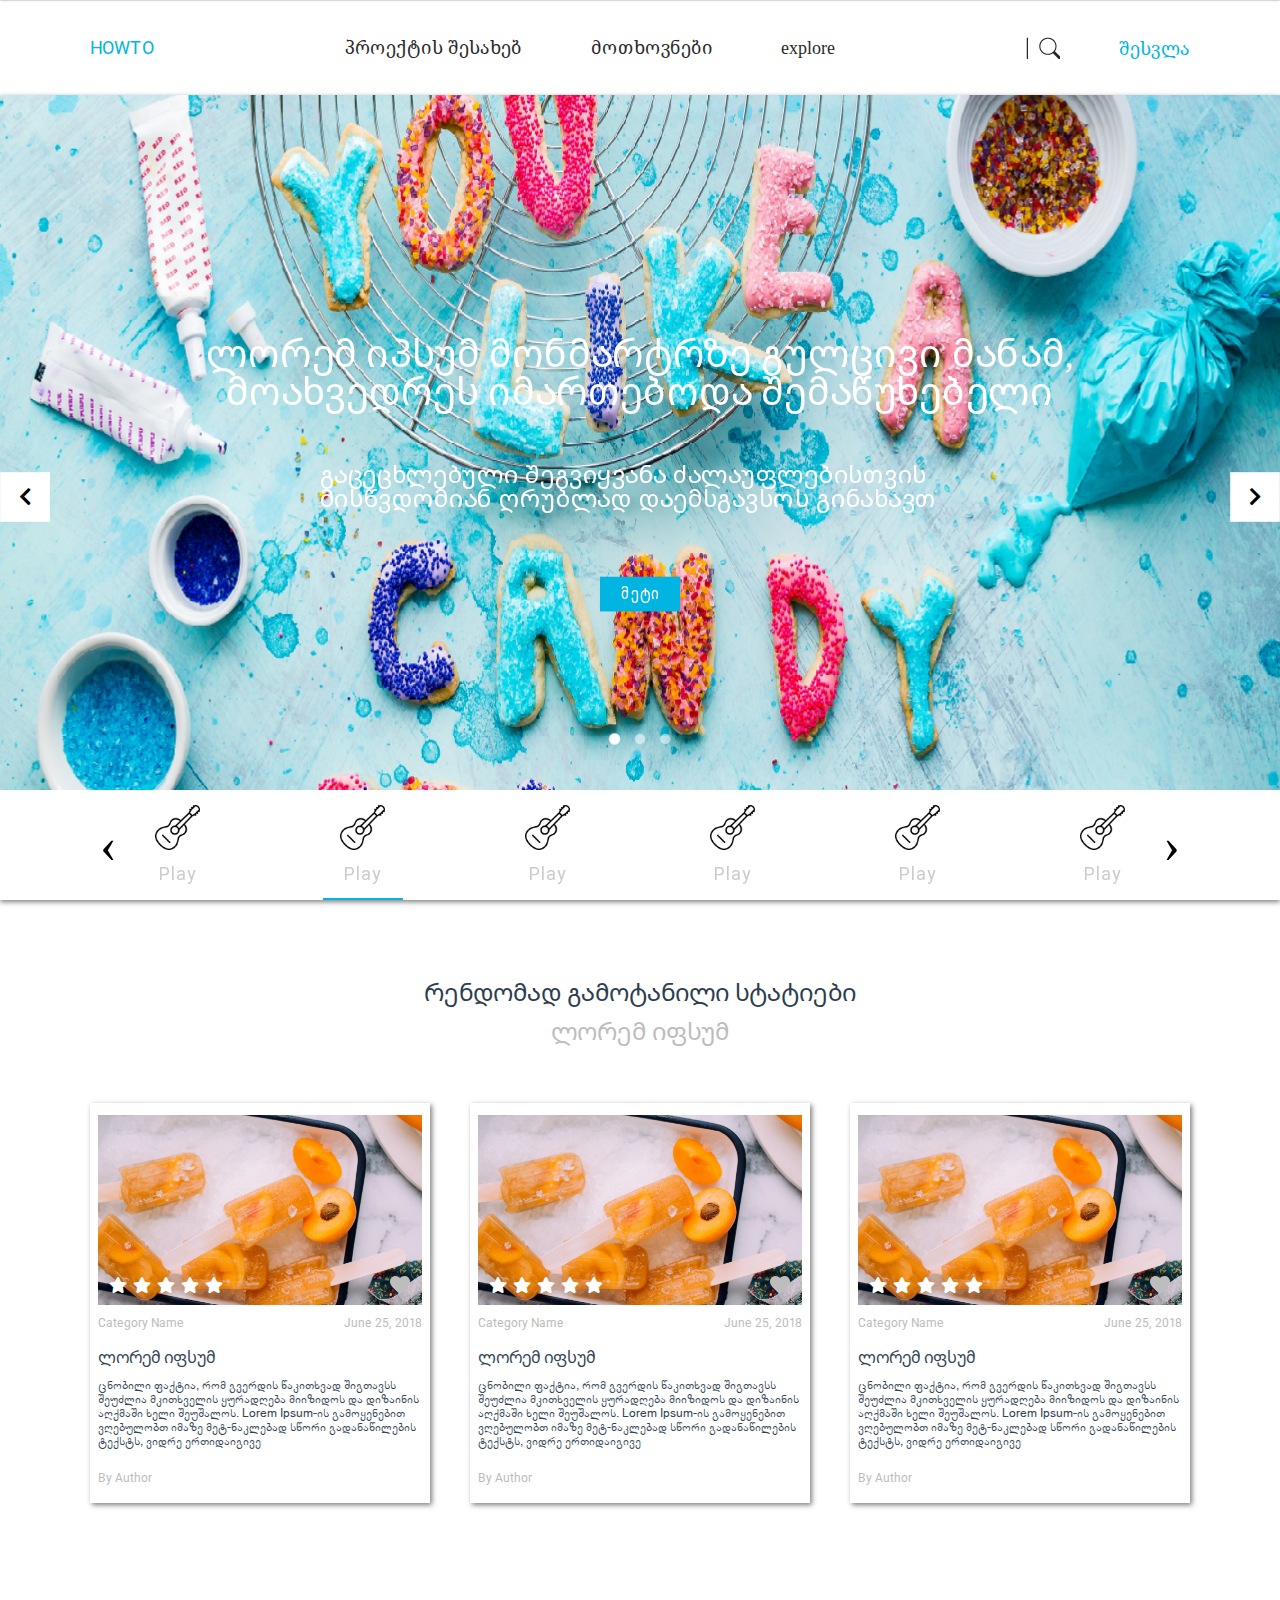
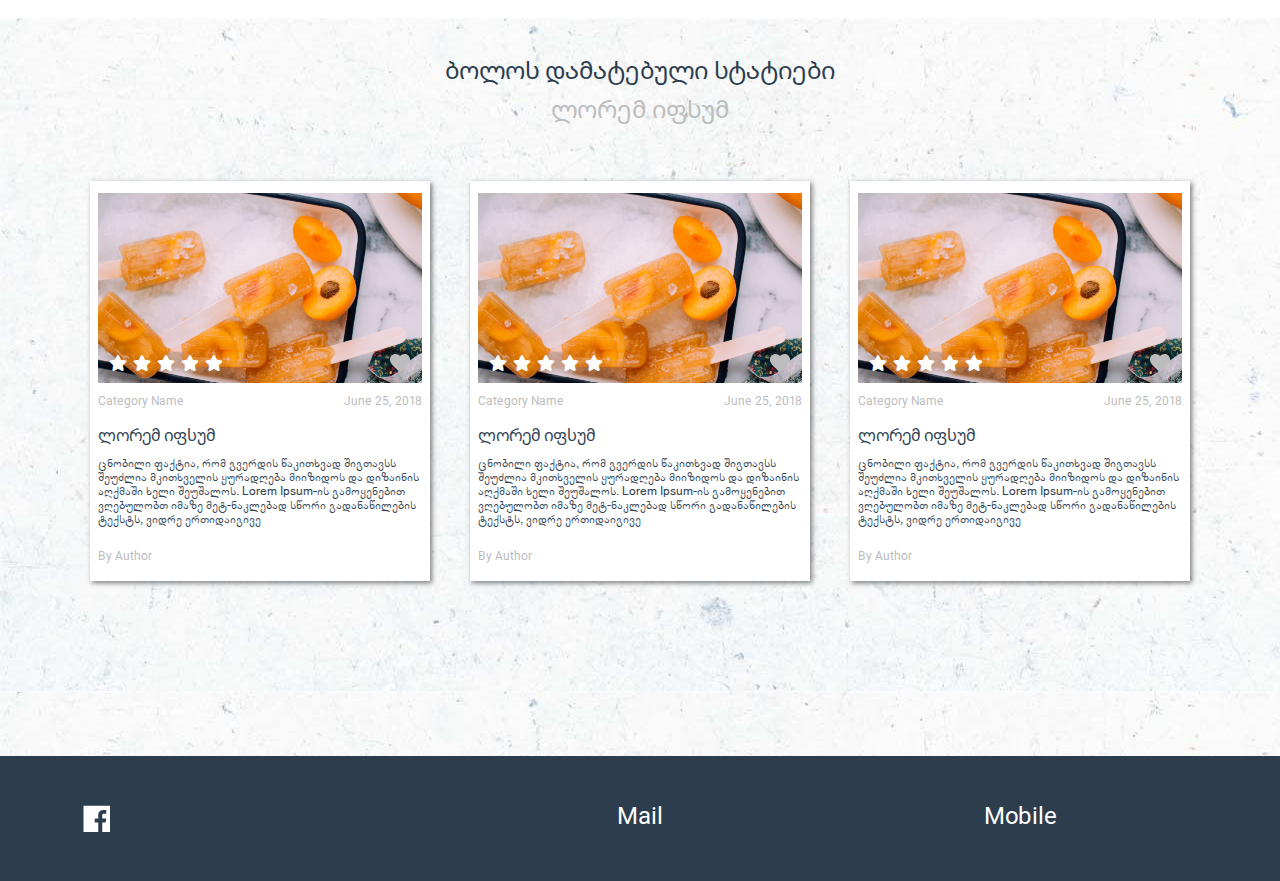
==== commit c1b7c085: "Quest page" ====
--- a/index.html
+++ b/index.html
@@ -21,14 +21,55 @@
             <nav class="headerNav">
                 <ul class="headerNav-ul flexBox">
                     <li><a href="about.html" class="headerNav-a">პროექტის შესახებ</a></li>
+                    <li><a href="quest.html" class="headerNav-a">მოთხოვნები</a></li>
+                    <li><a href="#" class="headerNav-a">explore</a></li>
+                </ul>
+            </nav>
+            <div class="searchProfile flexBox">
+                <div class="searchBox">
+                    <img src="img/search.png"
+                         id="openHiddenSerchBox">
+                    <img src="img/close.png"
+                         class="closeImg hiddenCloseImg"
+                         id="closeHiddenSerchBox">
+                </div> <!--searchBox-->
+
+                <div class="loginBox">
+                    <p>შესვლა</p>
+                </div> <!--loginBox-->
+            </div> <!--searchProfile-->
+        </div> <!--container-->
+
+        <form class="hiddensearchBox hiddenForm" id="hiddenSearcBox">
+
+            <input type="text" name="">
+
+            <button id="hiddenBtn" title="Search">
+                <img src="img/search.png">
+            </button>
+
+        </form> <!--hiddensearchBox-->
+
+
+      <div class="fixed-header" id="fixed-header">
+        <div class="miniContainer flexBox">
+            <a href="index.html" class="brandName">howto</a>
+            <nav class="headerNav">
+                <ul class="headerNav-ul flexBox">
+                    <li><a href="about.html" class="headerNav-a">პროექტის შესახებ</a></li>
                     <li><a href="#" class="headerNav-a">მოთხოვნები</a></li>
                     <li><a href="#" class="headerNav-a">explore</a></li>
                 </ul>
             </nav>
             <div class="searchProfile flexBox">
+
                 <div class="searchBox">
-                    <img src="img/search.png" alt="how to search image" id="openHiddenSerchBox">
-                    <img src="img/close.png" alt="how to close image" class="closeImg hiddenCloseImg" id="closeHiddenSerchBox">
+                    <img src="img/search.png"
+                         id="openHiddenSerchBox_fixed">
+
+                    <img src="img/close.png"
+                         class="closeImg hiddenCloseImg_fixed"
+                         id="closeHiddenSerchBox_fixed">
                 </div> <!--searchBox-->
 
                 <div class="loginBox">
@@ -37,16 +78,18 @@
             </div> <!--searchProfile-->
         </div> <!--container-->
 
-        <form class="hiddensearchBox hiddenForm" id="hiddenSearcBox">
+        <form class="hiddensearchBox_fixed hiddenForm_fixed" id="hiddenSearcBox_fixed">
 
             <input type="text" name="">
 
-            <button id="hiddenBtn" title="Search">
+            <button id="hiddenBtn_fixed" title="Search">
                 <img src="img/search.png">
             </button>
 
         </form> <!--hiddensearchBox-->
+      </div> <!--fixedHeader-->
     </header>
+
 
 
 
@@ -583,8 +626,8 @@
             </div> <!--container-->
     </section> <!--lastAdded-->
 
-    <section class="whiteSpace">
-    </section>
+    <!-- <section class="whiteSpace">
+    </section> -->
 
     <footer>
         <div class="container">
--- a/css/styles.css
+++ b/css/styles.css
@@ -112,21 +112,36 @@
 .rating-stars ul > li.star.selected > i.fa {
   color: #FFCC36; }
 
-body {
-  background: #fff; }
-
 header.mainHeader {
   width: 100%;
   height: 95px;
   background: #fff;
-  box-shadow: 0 2px 5px rgba(0, 0, 0, 0.5);
-  transition: top .3s; }
+  box-shadow: 0 2px 5px rgba(0, 0, 0, 0.5); }
 
 .myContainer {
   max-width: 1100px;
   margin: 0 auto;
   height: 95px; }
 
+.fixed-header {
+  background: #fff;
+  width: 100%;
+  position: fixed;
+  top: 0;
+  left: 0;
+  z-index: 100;
+  transform: translateY(-100%);
+  transition: transform .3s;
+  box-shadow: 0 0 2px rgba(0, 0, 0, 0.5); }
+
+.header-appear {
+  transform: translateY(0); }
+
+.miniContainer {
+  max-width: 1100px;
+  margin: 0 auto;
+  height: 60px; }
+
 .flexBox {
   display: flex;
   align-items: center;
@@ -164,7 +179,10 @@
   width: 22px;
   height: 22px; }
 
-form.hiddensearchBox {
+img.hiddenCloseImg_fixed {
+  display: none; }
+
+form.hiddensearchBox_fixed {
   position: absolute;
   right: 30px;
   top: 100px;
@@ -173,17 +191,29 @@
   height: 45px;
   z-index: 1000; }
 
-form.hiddensearchBox.hiddenForm {
+form.hiddensearchBox_fixed.hiddenForm_fixed {
   display: none; }
 
-form.hiddensearchBox input {
+form.hiddensearchBox_fixed {
+  position: absolute;
+  right: 30px;
+  top: 65px;
+  display: block;
+  width: 230px;
+  height: 45px;
+  z-index: 1000; }
+
+form.hiddensearchBox_fixed.hiddenForm_fixed {
+  display: none; }
+
+form.hiddensearchBox_fixed input {
   width: 230px;
   height: 45px;
   border: none;
   padding: 0 5px;
   box-shadow: inset 0 0 5px rgba(0, 0, 0, 0.5); }
 
-button#hiddenBtn {
+button#hiddenBtn_fixed {
   position: absolute;
   top: 12px;
   right: 5px;
@@ -196,6 +226,38 @@
   border-color: initial;
   border-image: initial; }
 
+form.hiddensearchBox {
+  position: absolute;
+  right: 30px;
+  top: 100px;
+  display: block;
+  width: 230px;
+  height: 45px;
+  z-index: 1000; }
+
+form.hiddensearchBox.hiddenForm {
+  display: none; }
+
+form.hiddensearchBox input {
+  width: 230px;
+  height: 45px;
+  border: none;
+  padding: 0 5px;
+  box-shadow: inset 0 0 5px rgba(0, 0, 0, 0.5); }
+
+button#hiddenBtn {
+  position: absolute;
+  top: 12px;
+  right: 5px;
+  cursor: pointer;
+  background-color: #fff;
+  padding: initial;
+  border: initial;
+  border-width: initial;
+  border-style: initial;
+  border-color: initial;
+  border-image: initial; }
+
 button#hiddenBtn img {
   width: 27px;
   height: 19px; }
@@ -205,6 +267,7 @@
   cursor: pointer; }
 
 html, body {
+  background: #fff;
   position: absolute;
   margin: 0;
   padding: 0;
@@ -218,13 +281,12 @@
   top: 0;
   left: 0;
   width: 100%;
-  height: 100%;
+  height: calc(100% - 95px);
   overflow: hidden;
   box-shadow: 0 2px 5px rgba(0, 0, 0, 0.5); }
 
 #jssor_1 {
   position: relative;
-  margin: 0 auto;
   top: 0px;
   left: 0px;
   width: 960px;
@@ -911,4 +973,89 @@
   font-size: 10px;
   margin-bottom: 22px; }
 
+/* ============================
+    Quest Page
+============================= */
+.quest-section h1 {
+  font-family: "NotoSerifGeorgian";
+  font-size: 32px;
+  letter-spacing: 2px;
+  padding: 60px 0 30px;
+  text-align: center;
+  color: #2C3D4E; }
+
+.quest-box {
+  max-width: 1100px;
+  margin: 0 auto 30px auto;
+  padding: 0 0 40px 0;
+  border-bottom: 1px solid grey; }
+
+.quest-box:last-child {
+  border-bottom: initial; }
+
+.quest-header {
+  display: flex;
+  align-items: center;
+  justify-content: space-between; }
+  .quest-header .quest-info {
+    display: flex; }
+
+.quest-img {
+  width: 70px;
+  height: 70px;
+  border-radius: 50%; }
+
+.quest-title {
+  font-family: "NotoSansGeorgian-Regular";
+  align-self: flex-end;
+  color: #000;
+  font-size: 20px;
+  margin-left: 10px; }
+
+.quest-number {
+  font-family: "MyriadPro-Regular";
+  color: #000;
+  font-size: 27px; }
+
+.quest-text {
+  font-family: "arial_geo";
+  font-size: 20px;
+  margin: 25px 0 20px;
+  line-height: 24px;
+  color: #475665;
+  letter-spacing: .5px; }
+
+.read-more {
+  font-family: "arial_geo";
+  color: #475665;
+  font-size: 20px; }
+
+.quest-upvote {
+  width: 150px;
+  height: 50px;
+  border: 2px solid #475665;
+  display: flex;
+  align-items: center; }
+
+.upvote {
+  font-family: "MyriadPro-Regular";
+  display: block;
+  color: #589FA5;
+  font-size: 20px;
+  width: 88px;
+  text-align: center; }
+
+.divider {
+  width: 1px;
+  height: 40px;
+  background: grey; }
+
+.upvote-N {
+  font-family: "MyriadPro-Regular";
+  display: block;
+  font-size: 29px;
+  color: #727272;
+  width: 57px;
+  text-align: center; }
+
 /*# sourceMappingURL=styles.css.map */
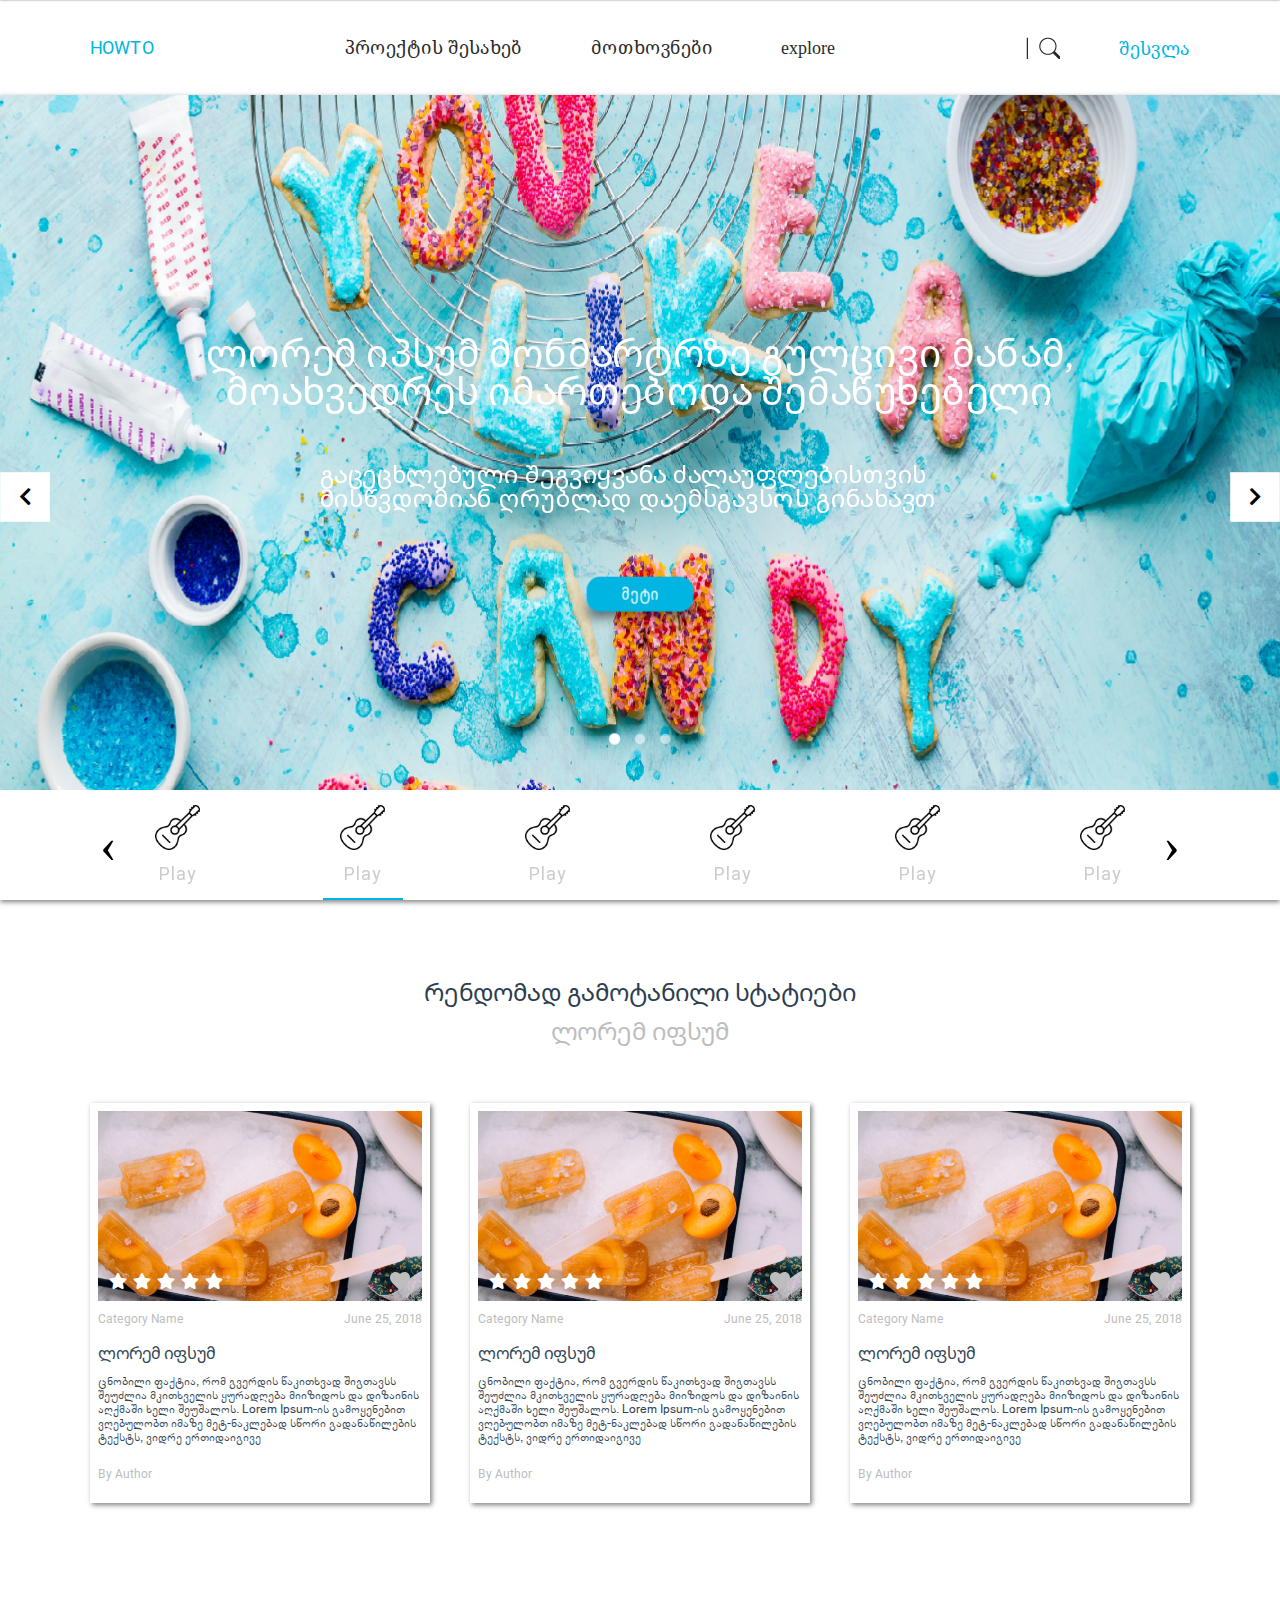
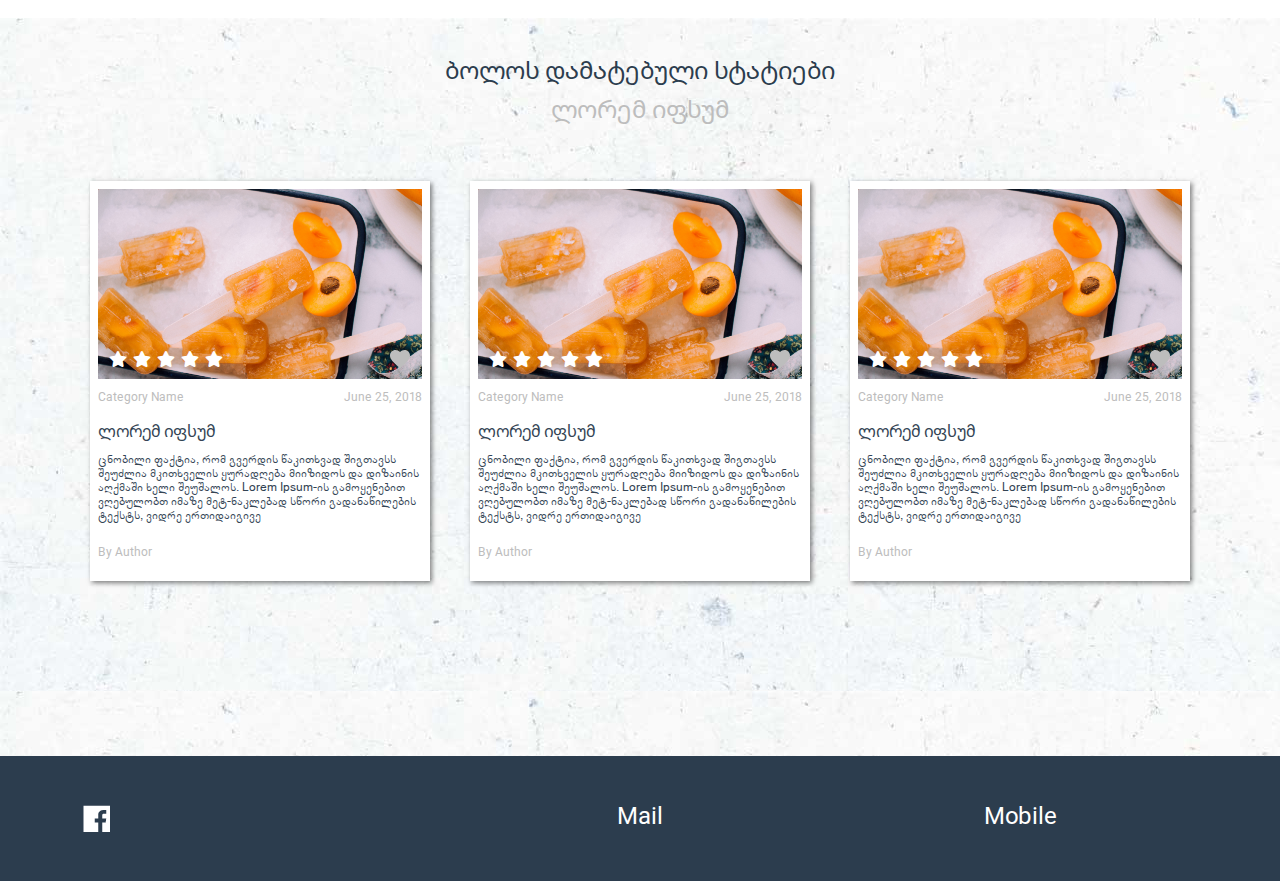
==== commit 0feced6d: "Fixed Search Box Bug" ====
--- a/index.html
+++ b/index.html
@@ -22,7 +22,7 @@
                 <ul class="headerNav-ul flexBox">
                     <li><a href="about.html" class="headerNav-a">პროექტის შესახებ</a></li>
                     <li><a href="quest.html" class="headerNav-a">მოთხოვნები</a></li>
-                    <li><a href="#" class="headerNav-a">explore</a></li>
+                    <li><a href="articles.html" class="headerNav-a">explore</a></li>
                 </ul>
             </nav>
             <div class="searchProfile flexBox">
@@ -35,7 +35,7 @@
                 </div> <!--searchBox-->
 
                 <div class="loginBox">
-                    <p>შესვლა</p>
+                    <p id="logIn">შესვლა</p>
                 </div> <!--loginBox-->
             </div> <!--searchProfile-->
         </div> <!--container-->
@@ -57,8 +57,8 @@
             <nav class="headerNav">
                 <ul class="headerNav-ul flexBox">
                     <li><a href="about.html" class="headerNav-a">პროექტის შესახებ</a></li>
-                    <li><a href="#" class="headerNav-a">მოთხოვნები</a></li>
-                    <li><a href="#" class="headerNav-a">explore</a></li>
+                    <li><a href="quest.html" class="headerNav-a">მოთხოვნები</a></li>
+                    <li><a href="articles.html" class="headerNav-a">explore</a></li>
                 </ul>
             </nav>
             <div class="searchProfile flexBox">
@@ -73,7 +73,7 @@
                 </div> <!--searchBox-->
 
                 <div class="loginBox">
-                    <p>შესვლა</p>
+                    <p id="fixed-login">შესვლა</p>
                 </div> <!--loginBox-->
             </div> <!--searchProfile-->
         </div> <!--container-->
@@ -89,6 +89,19 @@
         </form> <!--hiddensearchBox-->
       </div> <!--fixedHeader-->
     </header>
+
+    <div class="login-wrap" id="loginModal">
+        <div class="log-in">
+            <i class="far fa-window-close" id="close-login-modal"></i>
+            <h1 class="log-in-h1">სისტემაში შესვლა</h1>
+            <div class="enter-wrapper">
+                <a href="#" class="enter-facebook">
+                    <i class="fab fa-facebook-f"></i>
+                </a> <!--facebook-->
+                <a href="#" class="enter">შესვლა</a>
+            </div> <!--enter-wrapper-->
+        </div> <!--log-in-->
+    </div> <!--login-wrap-->
 
 
 
@@ -106,7 +119,11 @@
                             <div class="jssorTitleText">
                                 <h1 class="jssorTitle-h1">ლორემ იპსუმ მონმარტრზე გულცივი მანამ, მოახვედრეს იმართებოდა შემაწუხებელი</h1>
                                 <h3 class="jssorTitle-h3">გაცეცხლებული შეგვიყვანა ძალაუფლებისთვის მისწვდომიან ღრუბლად დაემსგავსოს გინახავთ</h3>
-                                <a href="#" class="more jssorTitle-a">მეტი</a>
+                                <div class="more-wrapper">
+                                    <a href="#" class="more">მეტი</a>
+                                    <span class="left-shadow effect"></span>
+                                    <span class="right-shadow effect"></span>
+                                </div>
                             </div>
                         </div>
 
@@ -115,7 +132,11 @@
                             <div class="jssorTitleText">
                                 <h1 class="jssorTitle-h1">ლორემ იპსუმ მონმარტრზე გულცივი მანამ, მოახვედრეს იმართებოდა შემაწუხებელი</h1>
                                 <h3 class="jssorTitle-h3">გაცეცხლებული შეგვიყვანა ძალაუფლებისთვის მისწვდომიან ღრუბლად დაემსგავსოს გინახავთ</h3>
-                                <a href="#" class="more jssorTitle-a">მეტი</a>
+                                <div class="more-wrapper">
+                                    <a href="#" class="more">მეტი</a>
+                                    <span class="left-shadow effect"></span>
+                                    <span class="right-shadow effect"></span>
+                                </div>
                             </div>
                         </div>
 
@@ -124,7 +145,11 @@
                             <div class="jssorTitleText">
                                 <h1 class="jssorTitle-h1">ლორემ იპსუმ მონმარტრზე გულცივი მანამ, მოახვედრეს იმართებოდა შემაწუხებელი</h1>
                                 <h3 class="jssorTitle-h3">გაცეცხლებული შეგვიყვანა ძალაუფლებისთვის მისწვდომიან ღრუბლად დაემსგავსოს გინახავთ</h3>
-                                <a href="#" class="more jssorTitle-a">მეტი</a>
+                                <div class="more-wrapper">
+                                    <a href="#" class="more">მეტი</a>
+                                    <span class="left-shadow effect"></span>
+                                    <span class="right-shadow effect"></span>
+                                </div>
                             </div>
                         </div>
                     </div> <!-- jssorImgWrapper-->
@@ -221,6 +246,7 @@
         <h2 class="title-h2">ლორემ იფსუმ</h2>
         <div class="container">
             <div class="row">
+                
                 <div class="col-lg-4 col-xl-4">
                     <section class="categoryBox">
 
@@ -287,6 +313,7 @@
                         </article> <!--articlWrapper-->
                     </section> <!--categoryBox-->
                 </div> <!--col-->
+
                 <div class="col-lg-4 col-xl-4">
                     <section class="categoryBox">
                             <div class="ImgWrapper">
@@ -352,6 +379,7 @@
                                 </article> <!--articlWrapper-->
                     </section> <!--categoryBox-->
                 </div> <!--col-->
+
                 <div class="col-lg-4 col-xl-4">
                     <section class="categoryBox">
                             <div class="ImgWrapper">
@@ -417,6 +445,7 @@
                                 </article> <!--articlWrapper-->
                     </section> <!--categoryBox-->
                 </div> <!--col-->
+
             </div> <!--row-->
         </div> <!--container-->
     </section> <!--random-->
--- a/css/styles.css
+++ b/css/styles.css
@@ -162,7 +162,7 @@
   font-size: 18px;
   color: #292929; }
 
-a.active {
+a.headerNav-a.active {
   color: #CCCCCC; }
 
 .searchProfile {
@@ -185,26 +185,18 @@
 form.hiddensearchBox_fixed {
   position: absolute;
   right: 30px;
-  top: 100px;
-  display: block;
+  top: 65px;
   width: 230px;
   height: 45px;
-  z-index: 1000; }
+  z-index: 1000;
+  visibility: visible;
+  transition: all 0.3s ease-in-out;
+  opacity: 1; }
 
 form.hiddensearchBox_fixed.hiddenForm_fixed {
-  display: none; }
-
-form.hiddensearchBox_fixed {
-  position: absolute;
-  right: 30px;
-  top: 65px;
-  display: block;
-  width: 230px;
-  height: 45px;
-  z-index: 1000; }
-
-form.hiddensearchBox_fixed.hiddenForm_fixed {
-  display: none; }
+  visibility: hidden;
+  opacity: 0;
+  top: 115px; }
 
 form.hiddensearchBox_fixed input {
   width: 230px;
@@ -230,13 +222,17 @@
   position: absolute;
   right: 30px;
   top: 100px;
-  display: block;
   width: 230px;
   height: 45px;
-  z-index: 1000; }
+  z-index: 1000;
+  visibility: visible;
+  transition: all 0.3s ease-in-out;
+  opacity: 1; }
 
 form.hiddensearchBox.hiddenForm {
-  display: none; }
+  visibility: hidden;
+  opacity: 0;
+  top: 150px; }
 
 form.hiddensearchBox input {
   width: 230px;
@@ -351,43 +347,57 @@
   width: 50%;
   margin: 40px auto 50px; }
 
+.more-wrapper {
+  position: relative;
+  z-index: 10;
+  width: 80px;
+  height: 26px;
+  margin: 0 auto;
+  border-radius: 10px; }
+
 .more {
-  display: flex;
-  justify-content: center;
-  align-items: center;
+  position: absolute;
+  top: 0;
+  left: 0;
+  z-index: 10;
+  display: block;
+  text-align: center;
+  padding: 7px 0;
   font-family: "NotoSansGeorgian-Condensed";
   font-size: 12px;
-  width: 60px;
-  height: 26px;
+  width: 80px;
   background: #00B5E1;
   color: #fff;
-  margin: 0 auto;
-  transition: background .3s, color .3s; }
+  transition: background .3s, color .3s;
+  border-radius: 10px; }
+
+.left-shadow {
+  display: block;
+  width: 40px;
+  height: 10px;
+  background: transparent;
+  position: absolute;
+  left: -1px;
+  bottom: 13px;
+  box-shadow: 0 15px 10px rgba(0, 0, 0, 0.7);
+  transform: rotate(-8deg);
+  z-index: -11; }
+
+.right-shadow {
+  display: block;
+  width: 40px;
+  height: 10px;
+  background: transparent;
+  position: absolute;
+  right: -1px;
+  bottom: 13px;
+  box-shadow: 0 15px 10px rgba(0, 0, 0, 0.7);
+  transform: rotate(8deg);
+  z-index: -11; }
 
 .more:hover {
   background: #fff;
   color: #2C3D4E; }
-
-.jssorTitle-a {
-  position: relative; }
-
-.jssorTitle-a:before, .jssorTitle-a:after {
-  z-index: -1;
-  position: absolute;
-  content: "";
-  bottom: 25px;
-  left: 10px;
-  width: 50%;
-  top: 80%;
-  max-width: 300px;
-  background: #777;
-  box-shadow: 0 3px 20px #777;
-  transform: rotate(-8deg); }
-
-.jssorTitle-a:after {
-  transform: rotate(8deg);
-  right: 10px;
-  left: auto; }
 
 /*jssor slider bullet skin 064 css*/
 .jssorb064 {
@@ -526,7 +536,7 @@
   background: #fff;
   box-shadow: 2px 2px 5px rgba(0, 0, 0, 0.5);
   margin: 0 auto 35px;
-  padding: 12px 8px 18px; }
+  padding: 8px 8px 18px; }
 
 .ImgWrapper {
   position: relative;
@@ -648,12 +658,81 @@
   width: 27px;
   height: 27px; }
 
+/* ======================= Log-in Modal ============================ */
+.login-wrap {
+  position: fixed;
+  left: 0;
+  top: 0;
+  width: 100%;
+  height: 100%;
+  background: rgba(0, 0, 0, 0.8);
+  z-index: 1000;
+  overflow: hidden;
+  display: none; }
+
+.show-login-modal {
+  display: block; }
+
+.log-in {
+  width: 600px;
+  height: 400px;
+  background: #fff;
+  position: absolute;
+  top: 50%;
+  left: 50%;
+  transform: translate(-50%, -50%); }
+
+.far.fa-window-close {
+  position: absolute;
+  top: 5px;
+  right: 5px;
+  color: #005A9B;
+  font-size: 20px;
+  cursor: pointer; }
+
+.log-in-h1 {
+  font-family: "NotoSansGeorgian-Regular";
+  text-align: center;
+  font-size: 30px;
+  color: #005A9B;
+  padding: 85px 0 80px;
+  letter-spacing: 1px; }
+
+.enter-wrapper {
+  width: 205px;
+  height: 55px;
+  margin: 0 auto;
+  display: flex;
+  justify-content: space-between;
+  background: #fff; }
+
+a.enter-facebook {
+  width: 62px;
+  height: 55px;
+  background: #005A9B;
+  position: relative; }
+
+a.enter-facebook > i.fab.fa-facebook-f {
+  position: absolute;
+  right: 10px;
+  bottom: 0;
+  font-size: 48px;
+  color: #fff; }
+
+.enter {
+  font-family: "NotoSansGeorgian-Regular";
+  background: #005A9B;
+  color: #fff;
+  width: 100%;
+  font-size: 22px;
+  line-height: 55px;
+  text-align: center;
+  width: 142px;
+  letter-spacing: 1px; }
+
 /* ============================
     About Project
 ============================= */
-.youtubeChannel {
-  margin-top: 95px; }
-
 .youtubeChannel > h1 {
   font-family: 'NotoSerifGeorgian';
   text-align: center;
@@ -710,7 +789,7 @@
 ============================= */
 .article-hero {
   position: relative;
-  margin-top: 95px; }
+  margin-top: 0px; }
 
 .article-hero > h1 {
   position: absolute;
@@ -731,6 +810,9 @@
   color: #606060;
   font-family: "arial_geo"; }
 
+.article-content {
+  overflow: hidden; }
+
 .category-wrapper {
   width: 250px;
   border-radius: 20px;
@@ -744,9 +826,6 @@
   padding: 5px 0;
   margin: 10px 0; }
 
-input[type=range] {
-  margin: 0 0 25px; }
-
 .input-wrapper {
   display: flex;
   align-items: center;
@@ -787,77 +866,49 @@
   display: flex;
   justify-content: space-between; }
 
+.edit-content {
+  display: flex;
+  justify-content: space-between; }
+
+.edit-content > span {
+  font-family: "Roboto-Regular_1";
+  font-size: 12px;
+  color: #BDBDBD;
+  line-height: 22px; }
+
+.edit-delete {
+  width: 60px;
+  display: flex;
+  justify-content: space-between;
+  margin-right: 5px; }
+
+.edit-img {
+  cursor: pointer;
+  transition: transform .3s; }
+
+.delete-img {
+  cursor: pointer;
+  transition: transform .3s; }
+
+.edit-img:hover, .delete-img:hover, .edit-page-icon:hover {
+  transform: scale(1.1); }
+
+.edit-page-icon {
+  width: 70px;
+  height: 70px;
+  float: right;
+  margin-right: 20px;
+  margin-bottom: 30px;
+  cursor: pointer;
+  transition: transform .3s; }
+
+.sort-select {
+  width: 210px;
+  height: 30px; }
+
 /*================== Range - Slider ======================*/
-input[type=range] {
-  -webkit-appearance: none;
-  width: 100%;
-  background: transparent; }
-
-input[type=range]::-webkit-slider-thumb {
-  -webkit-appearance: none; }
-
-input[type=range]:focus {
-  outline: none; }
-
-input[type=range]::-ms-track {
-  width: 100%;
-  cursor: pointer;
-  background: transparent;
-  border-color: transparent;
-  color: transparent; }
-
-/* Special styling for WebKit/Blink */
-input[type=range]::-webkit-slider-thumb {
-  -webkit-appearance: none;
-  border: 2px solid #606060;
-  height: 10px;
-  width: 10px;
-  border-radius: 50%;
-  background: #589FA5;
-  cursor: pointer;
-  margin-top: -4px; }
-
-/* All the same stuff for Firefox */
-input[type=range]::-moz-range-thumb {
-  border: 2px solid #606060;
-  height: 10px;
-  width: 10px;
-  border-radius: 50%;
-  background: #589FA5;
-  cursor: pointer; }
-
-/* All the same stuff for IE */
-input[type=range]::-ms-thumb {
-  border: 2px solid #606060;
-  height: 10px;
-  width: 10px;
-  border-radius: 50%;
-  background: #589FA5;
-  cursor: pointer; }
-
-input[type=range]::-webkit-slider-runnable-track {
-  width: 100%;
-  height: 2px;
-  cursor: pointer;
-  background: #606060; }
-
-input[type=range]::-moz-range-track {
-  width: 100%;
-  height: 2px;
-  cursor: pointer;
-  background: #606060; }
-
-input[type=range]::-ms-track {
-  width: 100%;
-  height: 2px;
-  cursor: pointer;
-  background: transparent;
-  border-color: transparent;
-  color: transparent; }
-
-/* ========================= Range Control ===============*/
 .range-value-wrapper {
-  width: 100%;
+  width: 207px;
   height: 20px;
   margin-bottom: -10px;
   display: flex;
@@ -867,6 +918,10 @@
   color: #484949;
   font-size: 14px;
   font-weight: bold; }
+
+/*==================== UI Range Slider =======================*/
+#slider-range {
+  width: 200px; }
 
 /* ============================
    Full Article Page
@@ -1057,5 +1112,3 @@
   color: #727272;
   width: 57px;
   text-align: center; }
-
-/*# sourceMappingURL=styles.css.map */
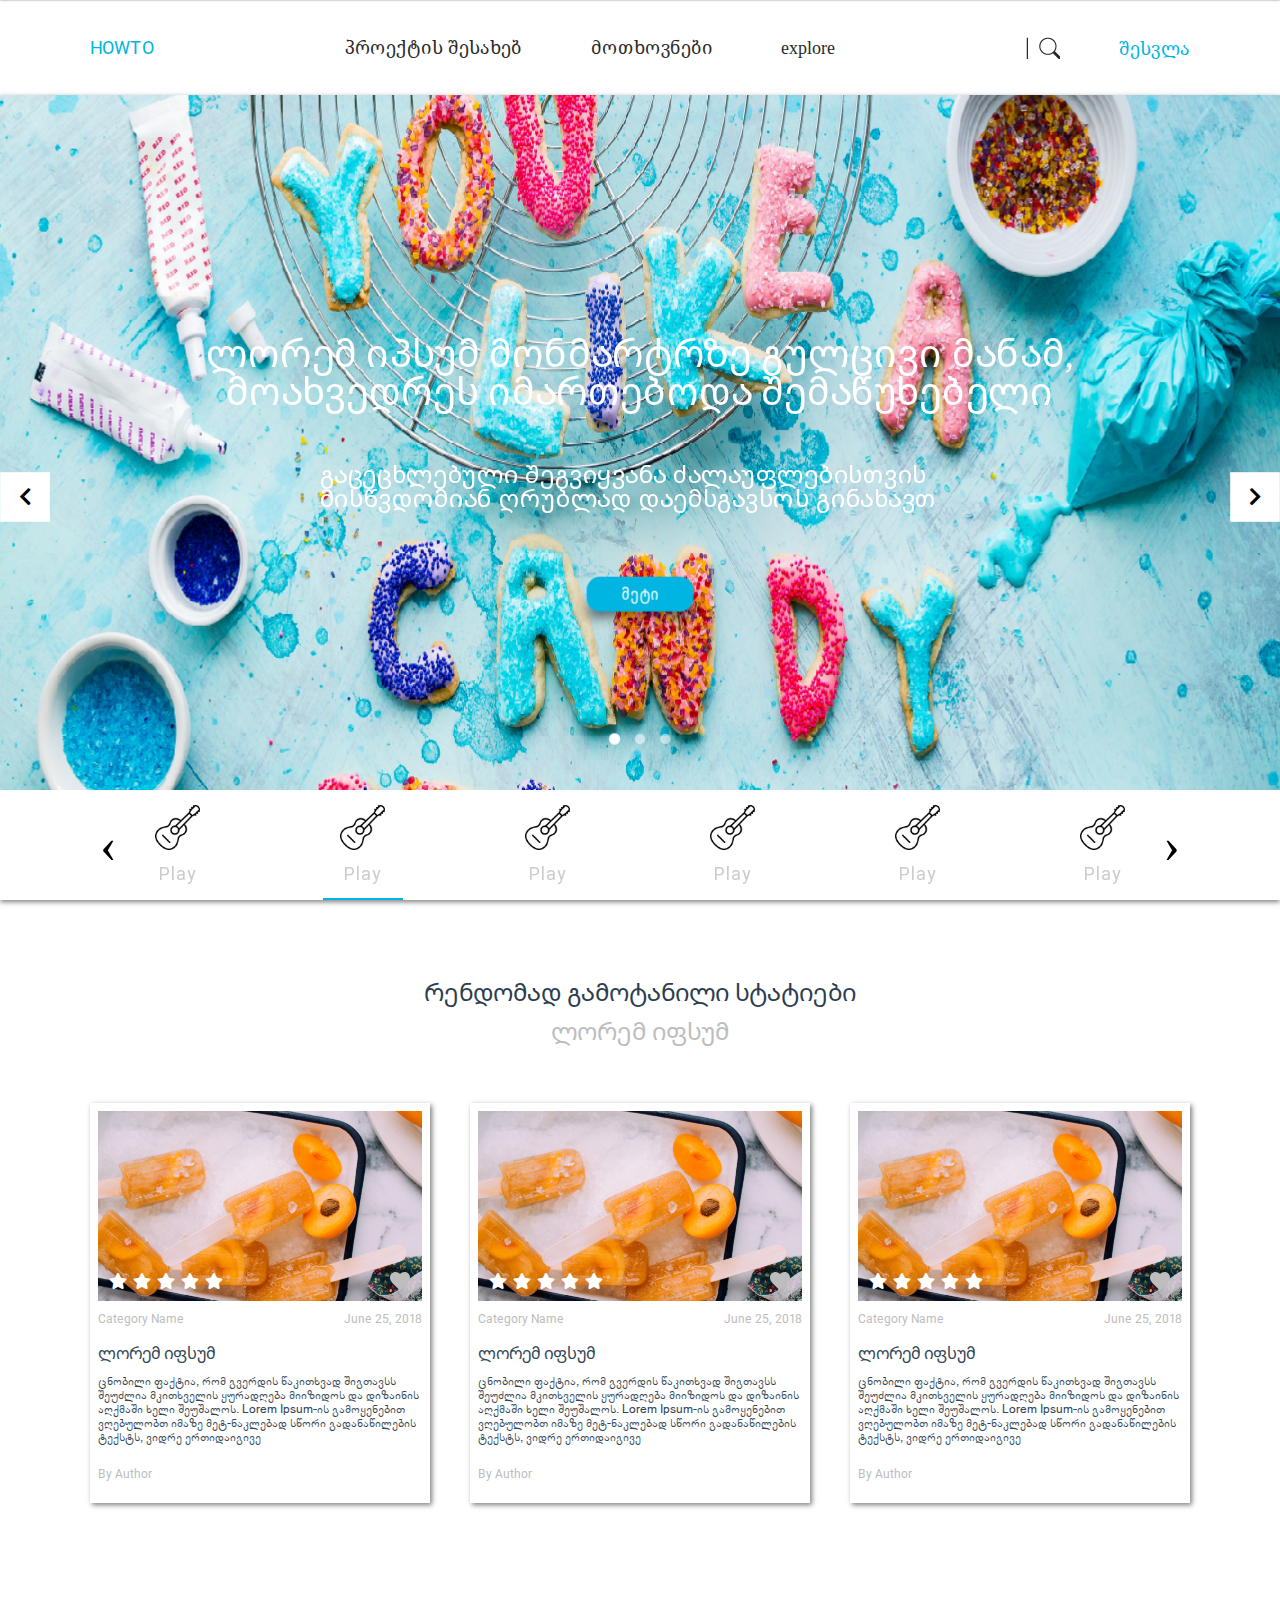
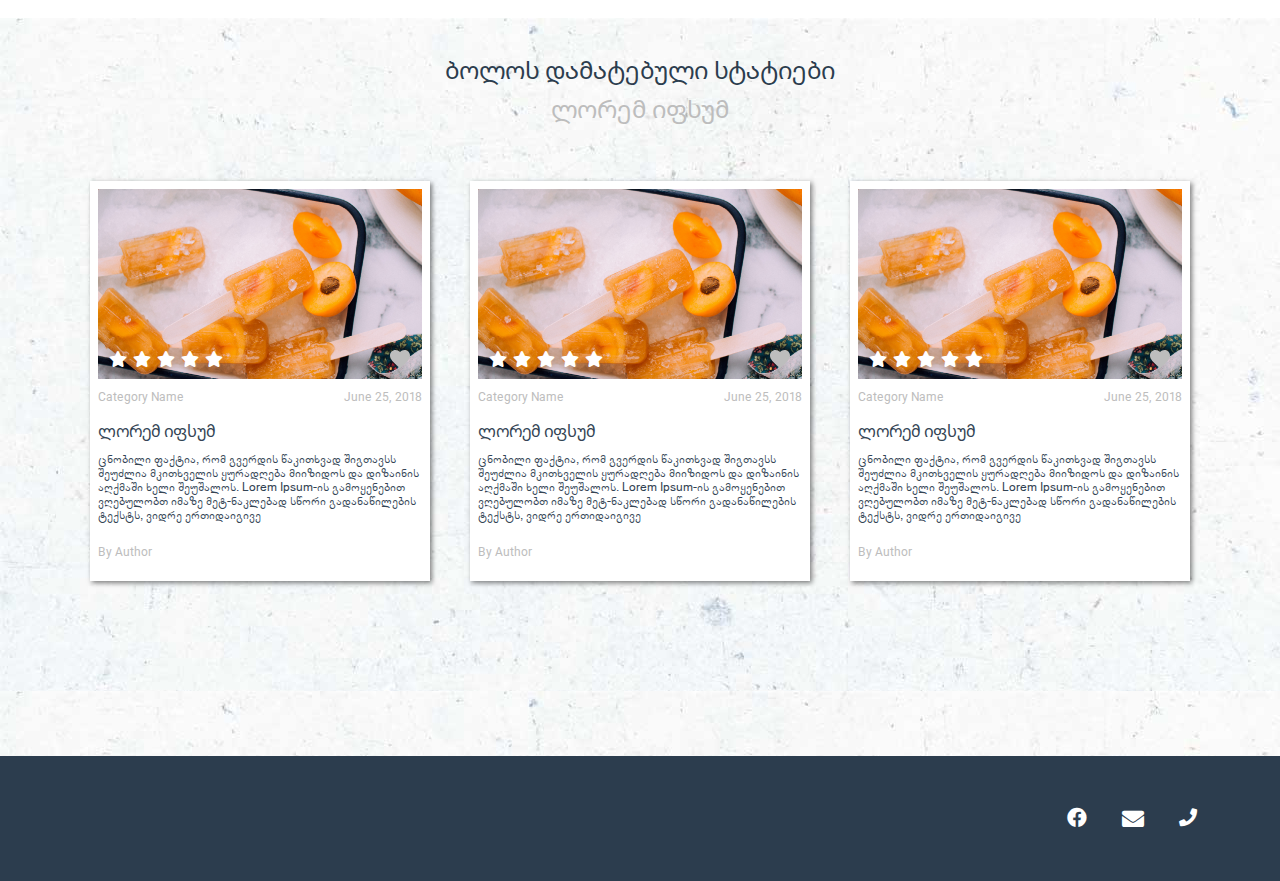
==== commit 9137abd1: "my profile page" ====
--- a/index.html
+++ b/index.html
@@ -95,10 +95,10 @@
             <i class="far fa-window-close" id="close-login-modal"></i>
             <h1 class="log-in-h1">სისტემაში შესვლა</h1>
             <div class="enter-wrapper">
-                <a href="#" class="enter-facebook">
+                <a href="my-articles.html" class="enter-facebook">
                     <i class="fab fa-facebook-f"></i>
                 </a> <!--facebook-->
-                <a href="#" class="enter">შესვლა</a>
+                <a href="my-articles.html" class="enter">შესვლა</a>
             </div> <!--enter-wrapper-->
         </div> <!--log-in-->
     </div> <!--login-wrap-->
@@ -661,16 +661,12 @@
     <footer>
         <div class="container">
             <div class="row">
-                <div class="col-xs-4 col-sm-4 col-md-4 flexLeft">
-                    <a href="#" class="facebook">
-                        <img src="img/facebook.png" class="facebookIcon">
-                    </a> <!--facebook-->
-                </div>
-                <div class="col-xs-4 col-sm-4 col-md-4">
-                    <p class="footer-p"><a href="#">mail</a></p>
-                </div>
-                <div class="col-xs-4 col-sm-4 col-md-4">
-                    <p class="footer-p"><a href="#">mobile</a></p>
+                <div class="col-md-12 flex-end">
+                    <div class="icon-wrapper">
+                        <a href="#"><i class="fab fa-facebook"></i></a>
+                        <a href="#"><i class="fas fa-envelope"></i></a>
+                        <a href="#"><i class="fas fa-phone"></i></a>
+                    </div>
                 </div>
             </div> <!--row-->
         </div> <!--container-->
--- a/css/styles.css
+++ b/css/styles.css
@@ -730,6 +730,16 @@
   width: 142px;
   letter-spacing: 1px; }
 
+.my-profile-wrapper {
+  width: 50px;
+  height: 45px;
+  border-radius: 50%;
+  overflow: hidden;
+  background: lightgray; }
+
+.my-profile-img {
+  display: block; }
+
 /* ============================
     About Project
 ============================= */
